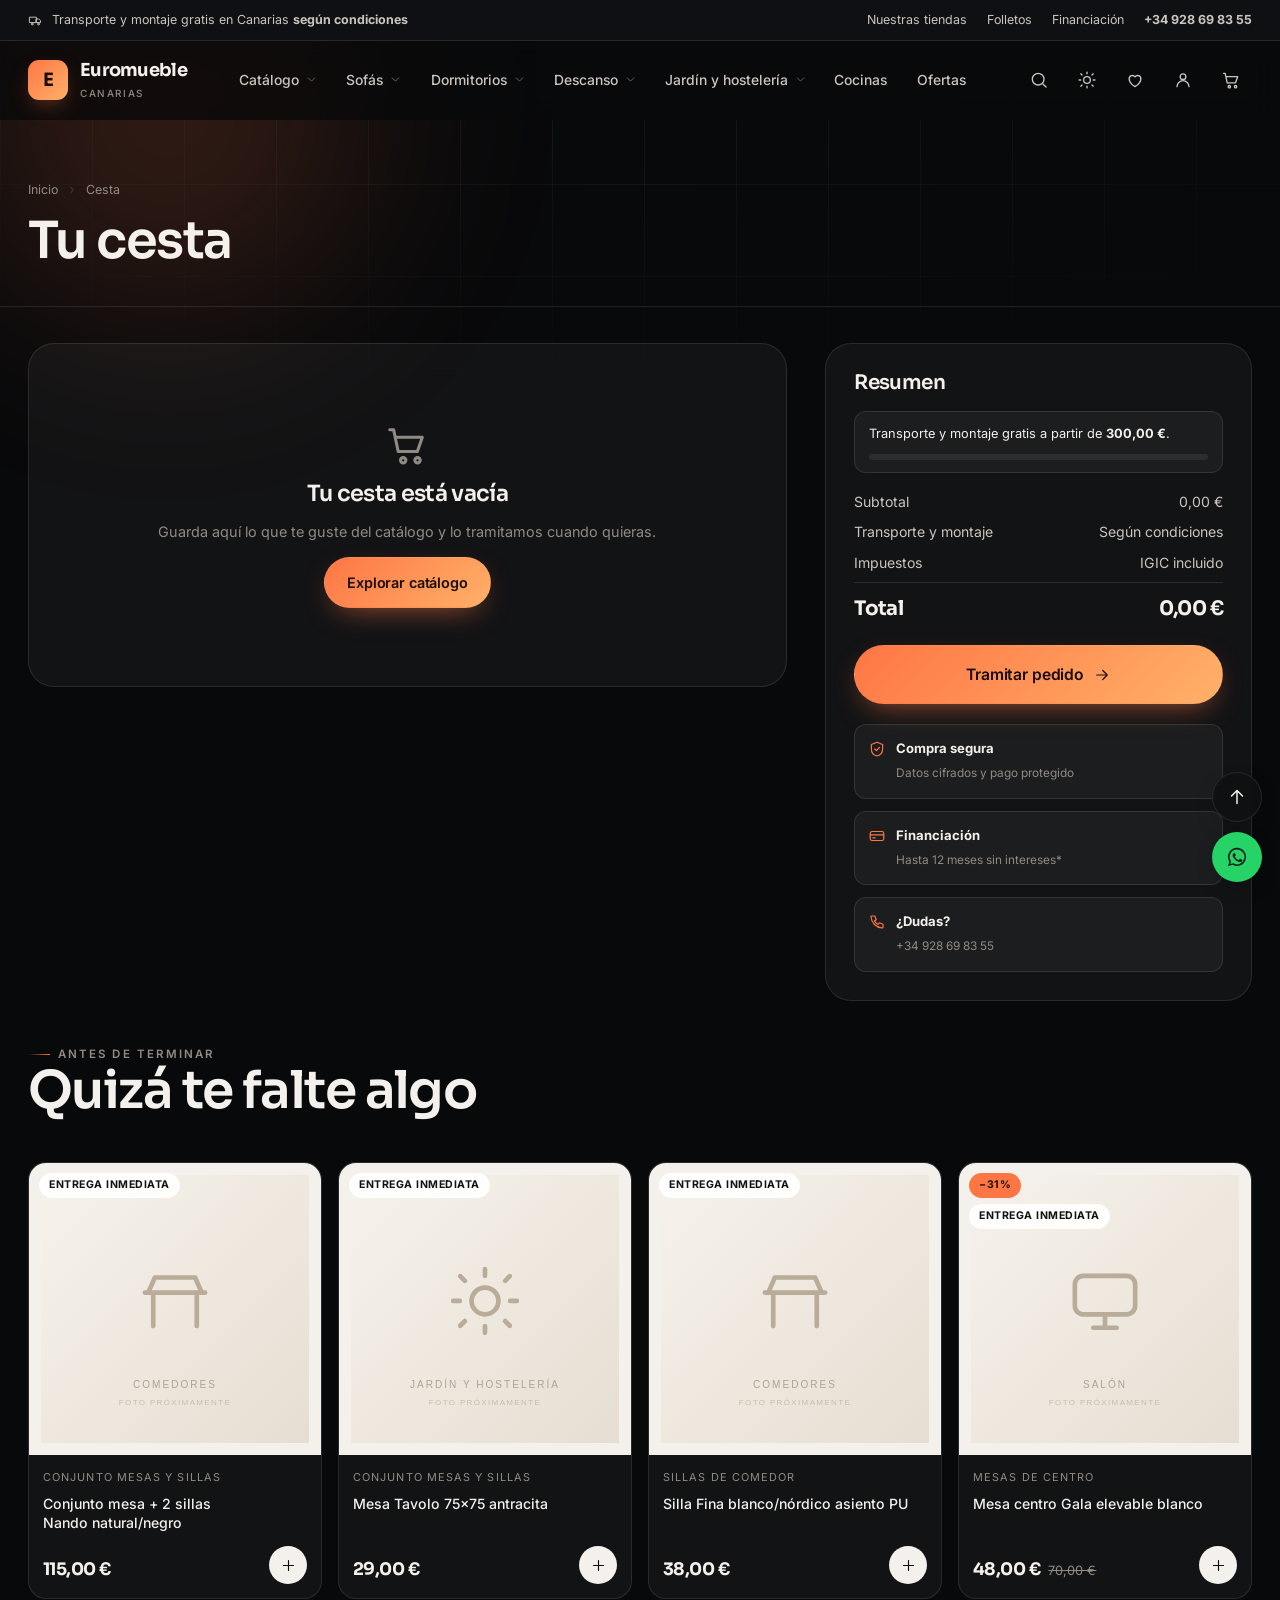
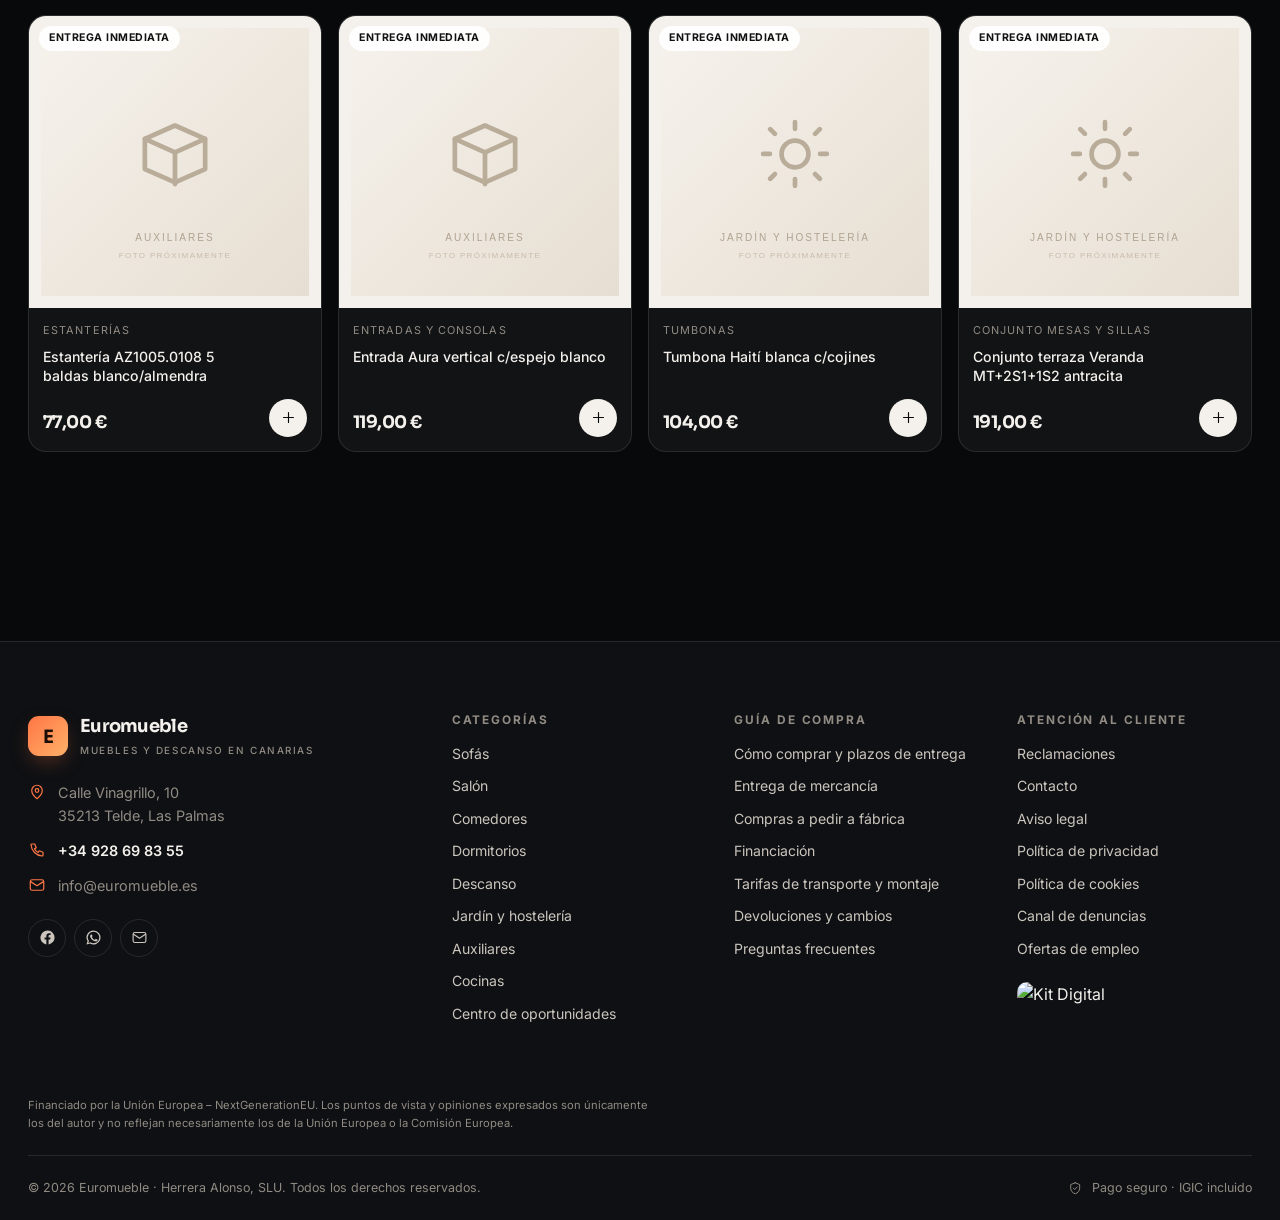
==== carrito.html @ cafdf66e "Rediseño moderno del front de Euromueble Reemplaza el front actual (tema Magento Furnicom) por una t" ====
<!doctype html>
<html lang="es" data-theme="dark">
<head>
<meta charset="utf-8">
<meta name="viewport" content="width=device-width, initial-scale=1, viewport-fit=cover">
<title>Tu cesta · Euromueble</title>
<meta name="description" content="Revisa tu cesta de Euromueble y tramita el pedido con transporte y montaje en toda Canarias.">
<meta name="robots" content="noindex">
<meta name="theme-color" content="#08090b">
<link rel="icon" href="https://euromueble.es/media/favicon/stores/1/ANAGRAMA-OK.png">
<link rel="preconnect" href="https://fonts.googleapis.com">
<link rel="preconnect" href="https://fonts.gstatic.com" crossorigin>
<link rel="preconnect" href="https://euromueble.es">
<link href="https://fonts.googleapis.com/css2?family=Inter:wght@400;500;600;700&family=Sora:wght@400;600;700&display=swap" rel="stylesheet">
<link rel="stylesheet" href="assets/css/base.css">
<link rel="stylesheet" href="assets/css/app.css">
<script>try{document.documentElement.dataset.theme=localStorage.getItem('em.theme')||'dark'}catch(e){}</script>
</head>

<body>
<a class="skip" href="#main">Saltar al contenido</a>

<div class="ambient" aria-hidden="true">
  <div class="ambient__grid"></div>
  <div class="ambient__orb ambient__orb--1"></div>
</div>

<div data-layout="header"></div>

<main id="main">
  <div class="pagehead">
    <div class="wrap">
      <nav class="crumbs" aria-label="Migas de pan">
        <a href="index.html">Inicio</a>
        <span data-icon="right"></span>
        <span>Cesta</span>
      </nav>
      <h1 style="font-size:clamp(2rem,4.5vw,3.2rem);margin-top:14px">Tu cesta</h1>
    </div>
  </div>

  <div class="wrap cartpage">
    <div class="panel">
      <div data-lines></div>
      <div class="between" style="margin-top:22px" data-actions>
        <a class="iconlink" href="catalogo.html"><span data-icon="left"></span> Seguir comprando</a>
        <button class="iconlink" data-empty><span data-icon="trash"></span> Vaciar cesta</button>
      </div>
    </div>

    <aside class="panel panel--sticky">
      <h2 style="font-size:1.25rem;margin-bottom:18px">Resumen</h2>

      <div class="ship" style="margin-bottom:18px">
        <span data-ship-msg2></span>
        <div class="ship__bar"><div class="ship__fill" data-ship-fill2></div></div>
      </div>

      <div class="totals">
        <div class="totals__row"><span>Subtotal</span><span data-sub>0,00 €</span></div>
        <div class="totals__row"><span>Transporte y montaje</span><span data-ship>Según condiciones</span></div>
        <div class="totals__row"><span>Impuestos</span><span>IGIC incluido</span></div>
        <div class="totals__row totals__row--sum"><span>Total</span><span data-total>0,00 €</span></div>
      </div>

      <button class="btn btn--primary btn--block btn--lg" style="margin-top:20px" data-checkout>
        Tramitar pedido <span data-icon="arrow"></span>
      </button>

      <div class="trust" style="margin-top:20px;grid-template-columns:1fr">
        <div class="trust__i"><span data-icon="shield"></span>
          <div><b>Compra segura</b><span>Datos cifrados y pago protegido</span></div></div>
        <div class="trust__i"><span data-icon="card"></span>
          <div><b>Financiación</b><span>Hasta 12 meses sin intereses*</span></div></div>
        <div class="trust__i"><span data-icon="phone"></span>
          <div><b>¿Dudas?</b><span data-phone-txt></span></div></div>
      </div>
    </aside>
  </div>

  <section class="section wrap" style="padding-top:0">
    <div class="section-head">
      <div>
        <span class="eyebrow">Antes de terminar</span>
        <h2>Quizá te falte algo</h2>
      </div>
      <div class="railnav">
        <button class="btn btn--icon" data-rail-prev="rail-x" aria-label="Anterior"><span data-icon="left"></span></button>
        <button class="btn btn--icon" data-rail-next="rail-x" aria-label="Siguiente"><span data-icon="right"></span></button>
      </div>
    </div>
    <div class="rail" id="rail-x" data-cross></div>
  </section>
</main>

<div data-layout="footer"></div>

<script src="assets/js/data.js"></script>
<script src="assets/js/ui.js"></script>
<script src="assets/js/store.js"></script>
<script src="assets/js/layout.js"></script>
<script src="assets/js/carrito.js"></script>
</body>
</html>
---- assets/css/base.css ----
/* =========================================================================
   Euromueble · Base
   Tokens, reset, tipografía, layout, botones y formularios.
   ========================================================================= */

/* ---------- Tokens ------------------------------------------------------ */
:root {
  /* Marca */
  --brand: #ff7645;
  --brand-soft: #ffb169;
  --brand-deep: #d9481c;
  --cyan: #5fe3dc;
  --violet: #9a7cf5;

  /* Superficies (tema oscuro por defecto) */
  --bg: #08090b;
  --bg-2: #0e1013;
  --panel: rgba(255, 255, 255, 0.045);
  --panel-2: rgba(255, 255, 255, 0.075);
  --line: rgba(255, 255, 255, 0.10);
  --line-strong: rgba(255, 255, 255, 0.20);
  --plate: #f4f1ec;           /* fondo claro bajo las fotos de producto */

  /* Texto */
  --ink: #f4f1ec;
  --ink-2: #cbc5bd;
  --muted: #918b83;
  --on-brand: #1a0d06;

  /* Efectos */
  --glow: 0 0 0 1px rgba(255, 118, 69, 0.35), 0 12px 48px -12px rgba(255, 118, 69, 0.45);
  --shadow: 0 24px 60px -24px rgba(0, 0, 0, 0.75);
  --shadow-sm: 0 8px 24px -12px rgba(0, 0, 0, 0.6);
  --blur: saturate(150%) blur(14px);

  /* Formas */
  --r-xs: 8px;
  --r-sm: 12px;
  --r: 18px;
  --r-lg: 26px;
  --r-xl: 36px;
  --r-full: 999px;

  /* Ritmo */
  --pad: clamp(16px, 4vw, 28px);
  --gap: clamp(16px, 2.4vw, 28px);
  --section: clamp(56px, 9vw, 120px);
  --maxw: 1320px;

  /* Movimiento */
  --ease: cubic-bezier(0.22, 1, 0.36, 1);
  --fast: 0.18s var(--ease);
  --mid: 0.36s var(--ease);
  --slow: 0.7s var(--ease);

  /* Tipografía */
  --font: 'Inter', ui-sans-serif, system-ui, -apple-system, 'Segoe UI', Roboto, sans-serif;
  --display: 'Sora', var(--font);
  color-scheme: dark;
}

[data-theme='light'] {
  --bg: #f7f5f1;
  --bg-2: #ffffff;
  --panel: rgba(12, 10, 8, 0.035);
  --panel-2: rgba(12, 10, 8, 0.06);
  --line: rgba(12, 10, 8, 0.11);
  --line-strong: rgba(12, 10, 8, 0.22);
  --plate: #ffffff;
  --ink: #14110e;
  --ink-2: #3d3730;
  --muted: #6d655c;
  --brand: #d9481c;
  --brand-soft: #ff7645;
  --shadow: 0 24px 60px -28px rgba(20, 14, 8, 0.35);
  --shadow-sm: 0 10px 24px -16px rgba(20, 14, 8, 0.35);
  --glow: 0 0 0 1px rgba(217, 72, 28, 0.25), 0 12px 40px -16px rgba(217, 72, 28, 0.35);
  color-scheme: light;
}

/* ---------- Reset ------------------------------------------------------- */
*, *::before, *::after { box-sizing: border-box; }
* { margin: 0; }

html {
  -webkit-text-size-adjust: 100%;
  scroll-behavior: smooth;
  scroll-padding-top: 100px;
}

body {
  min-height: 100vh;
  background: var(--bg);
  color: var(--ink);
  font-family: var(--font);
  font-size: 16px;
  line-height: 1.6;
  font-synthesis-weight: none;
  -webkit-font-smoothing: antialiased;
  text-rendering: optimizeLegibility;
  overflow-x: hidden;
}

body.is-locked { overflow: hidden; }

img, svg, video { display: block; max-width: 100%; }
img { height: auto; }

/* Tamaño por defecto de los iconos en línea: sin esto un <svg> sin
   dimensiones se renderiza a 300×150. Los componentes lo sobrescriben. */
svg { width: 1.15em; height: 1.15em; flex: none; }
button, input, select, textarea { font: inherit; color: inherit; }
button { background: none; border: 0; cursor: pointer; }
a { color: inherit; text-decoration: none; }
ul, ol { list-style: none; padding: 0; }
table { border-collapse: collapse; width: 100%; }
:focus-visible {
  outline: 2px solid var(--brand);
  outline-offset: 3px;
  border-radius: 4px;
}
::selection { background: var(--brand); color: var(--on-brand); }

/* ---------- Tipografía -------------------------------------------------- */
h1, h2, h3, h4 {
  font-family: var(--display);
  font-weight: 600;
  line-height: 1.05;
  letter-spacing: -0.03em;
  text-wrap: balance;
}
h1 { font-size: clamp(2.5rem, 7vw, 5.25rem); }
h2 { font-size: clamp(1.9rem, 4.4vw, 3.25rem); }
h3 { font-size: clamp(1.15rem, 2vw, 1.5rem); }
p { text-wrap: pretty; }

.eyebrow {
  display: inline-flex;
  align-items: center;
  gap: 8px;
  font-size: 0.72rem;
  font-weight: 600;
  letter-spacing: 0.18em;
  text-transform: uppercase;
  color: var(--muted);
}
.eyebrow::before {
  content: '';
  width: 22px;
  height: 1px;
  background: linear-gradient(90deg, transparent, var(--brand));
}

.lead { font-size: clamp(1rem, 1.5vw, 1.15rem); color: var(--ink-2); max-width: 62ch; }
.muted { color: var(--muted); }
.tnum { font-variant-numeric: tabular-nums; }

.grad-text {
  background: linear-gradient(100deg, var(--ink) 20%, var(--brand) 55%, var(--brand-soft) 85%);
  -webkit-background-clip: text;
  background-clip: text;
  color: transparent;
}

/* ---------- Layout ------------------------------------------------------ */
.wrap {
  width: min(100% - (var(--pad) * 2), var(--maxw));
  margin-inline: auto;
}
.section { padding-block: var(--section); }
.stack > * + * { margin-top: var(--flow, 1rem); }
.grid { display: grid; gap: var(--gap); }
.row { display: flex; gap: var(--gap); }
.between { display: flex; align-items: center; justify-content: space-between; gap: var(--gap); }
.center { display: flex; align-items: center; gap: 10px; }
.wrapx { flex-wrap: wrap; }

.section-head {
  display: flex;
  align-items: flex-end;
  justify-content: space-between;
  gap: var(--gap);
  flex-wrap: wrap;
  margin-bottom: clamp(24px, 4vw, 44px);
}
.section-head p { color: var(--muted); margin-top: 10px; max-width: 52ch; }

.skip {
  position: absolute;
  left: 12px;
  top: -80px;
  z-index: 999;
  padding: 12px 18px;
  background: var(--brand);
  color: var(--on-brand);
  border-radius: var(--r-xs);
  font-weight: 600;
  transition: top var(--fast);
}
.skip:focus { top: 12px; }

/* ---------- Botones ----------------------------------------------------- */
.btn {
  --btn-bg: var(--panel-2);
  --btn-ink: var(--ink);
  display: inline-flex;
  align-items: center;
  justify-content: center;
  gap: 10px;
  padding: 13px 22px;
  border-radius: var(--r-full);
  background: var(--btn-bg);
  color: var(--btn-ink);
  border: 1px solid var(--line);
  font-size: 0.9rem;
  font-weight: 600;
  letter-spacing: -0.01em;
  white-space: nowrap;
  cursor: pointer;
  transition: transform var(--fast), background var(--fast), border-color var(--fast), box-shadow var(--fast), color var(--fast);
}
.btn:hover { transform: translateY(-2px); border-color: var(--line-strong); }
.btn:active { transform: translateY(0); }
.btn svg { width: 18px; height: 18px; flex: none; }

.btn--primary {
  --btn-bg: linear-gradient(135deg, var(--brand), var(--brand-soft));
  --btn-ink: var(--on-brand);
  border-color: transparent;
  box-shadow: 0 10px 30px -12px rgba(255, 118, 69, 0.7);
}
.btn--primary:hover { box-shadow: 0 16px 40px -12px rgba(255, 118, 69, 0.85); }

.btn--ghost { --btn-bg: transparent; }
.btn--ghost:hover { --btn-bg: var(--panel); }

.btn--light {
  --btn-bg: var(--ink);
  --btn-ink: var(--bg);
  border-color: transparent;
}

.btn--sm { padding: 9px 16px; font-size: 0.82rem; }
.btn--lg { padding: 16px 30px; font-size: 0.98rem; }
.btn--block { width: 100%; }
.btn[disabled] { opacity: 0.45; pointer-events: none; }

.btn--icon {
  width: 44px;
  height: 44px;
  padding: 0;
  border-radius: var(--r-full);
}
.btn--icon svg { width: 20px; height: 20px; }

.link-arrow {
  display: inline-flex;
  align-items: center;
  gap: 8px;
  font-weight: 600;
  font-size: 0.9rem;
  color: var(--ink);
  border-bottom: 1px solid var(--line-strong);
  padding-bottom: 4px;
  transition: gap var(--fast), color var(--fast), border-color var(--fast);
}
.link-arrow:hover { gap: 14px; color: var(--brand); border-color: var(--brand); }

/* ---------- Píldoras / etiquetas --------------------------------------- */
.pill {
  display: inline-flex;
  align-items: center;
  gap: 7px;
  padding: 6px 13px;
  border-radius: var(--r-full);
  border: 1px solid var(--line);
  background: var(--panel);
  font-size: 0.74rem;
  font-weight: 600;
  letter-spacing: 0.02em;
  color: var(--ink-2);
  white-space: nowrap;
}
.pill--brand { border-color: transparent; background: var(--brand); color: var(--on-brand); }
.pill--cyan { border-color: rgba(95, 227, 220, 0.4); color: var(--cyan); background: rgba(95, 227, 220, 0.1); }
.pill--live::before {
  content: '';
  width: 6px; height: 6px;
  border-radius: 50%;
  background: var(--cyan);
  box-shadow: 0 0 0 0 rgba(95, 227, 220, 0.7);
  animation: ping 2s infinite;
}
@keyframes ping {
  0% { box-shadow: 0 0 0 0 rgba(95, 227, 220, 0.6); }
  70% { box-shadow: 0 0 0 8px rgba(95, 227, 220, 0); }
  100% { box-shadow: 0 0 0 0 rgba(95, 227, 220, 0); }
}

/* ---------- Formularios ------------------------------------------------- */
.field { display: grid; gap: 7px; }
.field > label { font-size: 0.8rem; font-weight: 600; color: var(--ink-2); }

.input,
.select {
  width: 100%;
  padding: 13px 16px;
  border-radius: var(--r-sm);
  border: 1px solid var(--line);
  background: var(--panel);
  color: var(--ink);
  font-size: 0.92rem;
  transition: border-color var(--fast), background var(--fast), box-shadow var(--fast);
  appearance: none;
}
.input::placeholder { color: var(--muted); }
.input:focus,
.select:focus {
  outline: none;
  border-color: var(--brand);
  background: var(--panel-2);
  box-shadow: 0 0 0 4px rgba(255, 118, 69, 0.15);
}
.select {
  background-image: linear-gradient(45deg, transparent 50%, currentColor 50%), linear-gradient(135deg, currentColor 50%, transparent 50%);
  background-position: calc(100% - 20px) 55%, calc(100% - 14px) 55%;
  background-size: 6px 6px, 6px 6px;
  background-repeat: no-repeat;
  padding-right: 42px;
  cursor: pointer;
}

.check {
  display: flex;
  align-items: center;
  gap: 10px;
  cursor: pointer;
  font-size: 0.88rem;
  color: var(--ink-2);
  padding: 5px 0;
  transition: color var(--fast);
}
.check:hover { color: var(--ink); }
.check input {
  appearance: none;
  width: 18px; height: 18px;
  flex: none;
  border: 1px solid var(--line-strong);
  border-radius: 5px;
  background: var(--panel);
  display: grid;
  place-content: center;
  cursor: pointer;
  transition: background var(--fast), border-color var(--fast);
}
.check input::after {
  content: '';
  width: 9px; height: 9px;
  border-radius: 2px;
  transform: scale(0);
  background: var(--on-brand);
  transition: transform var(--fast);
}
.check input:checked { background: var(--brand); border-color: var(--brand); }
.check input:checked::after { transform: scale(1); }

/* ---------- Utilidades -------------------------------------------------- */
.sr-only {
  position: absolute;
  width: 1px; height: 1px;
  padding: 0; margin: -1px;
  overflow: hidden;
  clip: rect(0 0 0 0);
  white-space: nowrap;
  border: 0;
}
.hairline { height: 1px; background: var(--line); border: 0; }
.hide { display: none !important; }
@media (max-width: 860px) { .hide-md { display: none !important; } }
@media (max-width: 620px) { .hide-sm { display: none !important; } }

/* ---------- Revelado al hacer scroll ------------------------------------ */
[data-reveal] {
  opacity: 0;
  transform: translateY(22px);
  transition: opacity 0.7s var(--ease), transform 0.7s var(--ease);
  transition-delay: var(--delay, 0ms);
}
[data-reveal].in { opacity: 1; transform: none; }

@media (prefers-reduced-motion: reduce) {
  html { scroll-behavior: auto; }
  *, *::before, *::after {
    animation-duration: 0.001ms !important;
    animation-iteration-count: 1 !important;
    transition-duration: 0.001ms !important;
  }
  [data-reveal] { opacity: 1; transform: none; }
}
---- assets/css/app.css ----
/* =========================================================================
   Euromueble · Componentes y páginas
   ========================================================================= */

/* =========================================================================
   1. Ambiente (fondo futurista)
   ========================================================================= */
.ambient {
  position: fixed;
  inset: 0;
  z-index: -1;
  pointer-events: none;
  overflow: hidden;
}
.ambient__orb {
  position: absolute;
  border-radius: 50%;
  filter: blur(90px);
  opacity: 0.5;
  animation: drift 26s var(--ease) infinite alternate;
}
.ambient__orb--1 {
  width: 46vw; height: 46vw;
  top: -14vw; left: -10vw;
  background: radial-gradient(circle, rgba(255, 118, 69, 0.5), transparent 68%);
}
.ambient__orb--2 {
  width: 40vw; height: 40vw;
  top: 32vh; right: -14vw;
  background: radial-gradient(circle, rgba(154, 124, 245, 0.34), transparent 68%);
  animation-delay: -9s;
}
.ambient__orb--3 {
  width: 34vw; height: 34vw;
  bottom: -12vw; left: 28vw;
  background: radial-gradient(circle, rgba(95, 227, 220, 0.24), transparent 68%);
  animation-delay: -16s;
}
[data-theme='light'] .ambient__orb { opacity: 0.28; }

@keyframes drift {
  from { transform: translate3d(0, 0, 0) scale(1); }
  to { transform: translate3d(4vw, 6vh, 0) scale(1.16); }
}

.ambient__grid {
  position: absolute;
  inset: 0;
  background-image:
    linear-gradient(to right, var(--line) 1px, transparent 1px),
    linear-gradient(to bottom, var(--line) 1px, transparent 1px);
  background-size: 92px 92px;
  mask-image: radial-gradient(ellipse 100% 60% at 50% 0%, #000 20%, transparent 78%);
  opacity: 0.55;
}
.ambient__noise {
  position: absolute;
  inset: 0;
  opacity: 0.035;
  background-image: url("data:image/svg+xml,%3Csvg xmlns='http://www.w3.org/2000/svg' width='160' height='160'%3E%3Cfilter id='n'%3E%3CfeTurbulence type='fractalNoise' baseFrequency='.85' numOctaves='3'/%3E%3C/filter%3E%3Crect width='160' height='160' filter='url(%23n)'/%3E%3C/svg%3E");
}

/* =========================================================================
   2. Cabecera
   ========================================================================= */
.topbar {
  position: relative;
  z-index: 60;
  border-bottom: 1px solid var(--line);
  background: var(--bg-2);
  font-size: 0.78rem;
  color: var(--ink-2);
}
.topbar__in {
  display: flex;
  align-items: center;
  justify-content: space-between;
  gap: 18px;
  height: 40px;
  white-space: nowrap;
  overflow: hidden;
}
.topbar__in > .center { min-width: 0; }
.topbar__in > .center span { overflow: hidden; text-overflow: ellipsis; }
.topbar a:hover { color: var(--brand); }
.topbar__list { display: flex; gap: 20px; align-items: center; }

.header {
  position: sticky;
  top: 0;
  z-index: 70;
  background: color-mix(in srgb, var(--bg) 78%, transparent);
  backdrop-filter: var(--blur);
  -webkit-backdrop-filter: var(--blur);
  border-bottom: 1px solid transparent;
  transition: border-color var(--mid), background var(--mid), box-shadow var(--mid);
}
.header.is-stuck {
  border-color: var(--line);
  box-shadow: 0 12px 40px -28px rgba(0, 0, 0, 0.9);
}
.header__in {
  display: grid;
  grid-template-columns: auto 1fr auto;
  align-items: center;
  gap: clamp(12px, 3vw, 40px);
  height: 78px;
  transition: height var(--mid);
}
.header.is-stuck .header__in { height: 66px; }

.brand { display: flex; align-items: center; gap: 12px; }
.brand__mark {
  width: 40px; height: 40px;
  border-radius: 11px;
  display: grid;
  place-content: center;
  background: linear-gradient(135deg, var(--brand), var(--brand-soft));
  color: var(--on-brand);
  font-family: var(--display);
  font-weight: 700;
  font-size: 1.15rem;
  letter-spacing: -0.04em;
  box-shadow: 0 8px 24px -10px rgba(255, 118, 69, 0.8);
  flex: none;
}
.brand__name {
  font-family: var(--display);
  font-weight: 700;
  font-size: 1.12rem;
  letter-spacing: -0.04em;
  line-height: 1;
}
.brand__sub {
  display: block;
  font-family: var(--font);
  font-size: 0.62rem;
  font-weight: 500;
  letter-spacing: 0.16em;
  text-transform: uppercase;
  color: var(--muted);
  margin-top: 3px;
}

/* Navegación principal */
.nav { display: flex; justify-content: center; }
.nav__list { display: flex; align-items: center; gap: 2px; }
.nav__link {
  position: relative;
  display: flex;
  align-items: center;
  gap: 6px;
  padding: 10px 14px;
  border-radius: var(--r-full);
  font-size: 0.87rem;
  font-weight: 500;
  color: var(--ink-2);
  transition: color var(--fast), background var(--fast);
  white-space: nowrap;
}
.nav__link:hover,
.nav__item.is-open .nav__link,
.nav__link[aria-current='page'] { color: var(--ink); background: var(--panel); }
.nav__link svg { width: 13px; height: 13px; opacity: 0.55; transition: transform var(--fast); }
.nav__item.is-open .nav__link svg { transform: rotate(180deg); }
@media (max-width: 1180px) { .nav { display: none; } }

/* Mega menú */
.mega {
  position: absolute;
  left: 50%;
  top: calc(100% - 6px);
  transform: translateX(-50%) translateY(-8px);
  width: min(1180px, calc(100vw - 32px));
  padding: 26px;
  border-radius: var(--r-lg);
  border: 1px solid var(--line);
  background: color-mix(in srgb, var(--bg-2) 94%, transparent);
  backdrop-filter: var(--blur);
  -webkit-backdrop-filter: var(--blur);
  box-shadow: var(--shadow);
  display: grid;
  grid-template-columns: 1.1fr 2.4fr;
  gap: 26px;
  opacity: 0;
  visibility: hidden;
  pointer-events: none;
  transition: opacity var(--mid), transform var(--mid), visibility var(--mid);
}
.nav__item.is-open .mega {
  opacity: 1;
  visibility: visible;
  pointer-events: auto;
  transform: translateX(-50%) translateY(0);
}
.mega__aside {
  border-radius: var(--r);
  padding: 22px;
  background: linear-gradient(160deg, rgba(255, 118, 69, 0.16), transparent 65%), var(--panel);
  border: 1px solid var(--line);
  display: flex;
  flex-direction: column;
  justify-content: space-between;
  gap: 18px;
}
.mega__aside h3 { font-size: 1.35rem; }
.mega__aside p { color: var(--muted); font-size: 0.88rem; margin-top: 8px; }
.mega__cols {
  display: grid;
  grid-template-columns: repeat(auto-fill, minmax(190px, 1fr));
  gap: 6px 20px;
  align-content: start;
}
.mega__link {
  display: flex;
  align-items: center;
  justify-content: space-between;
  gap: 10px;
  padding: 9px 12px;
  border-radius: var(--r-xs);
  font-size: 0.86rem;
  color: var(--ink-2);
  transition: background var(--fast), color var(--fast), padding-left var(--fast);
}
.mega__link:hover { background: var(--panel-2); color: var(--ink); padding-left: 16px; }
.mega__link span { color: var(--muted); font-size: 0.74rem; }
.mega__link svg { width: 13px; height: 13px; opacity: 0; transition: opacity var(--fast); }
.mega__link:hover svg { opacity: 0.5; }

/* Acciones de cabecera */
.header__actions { display: flex; align-items: center; gap: 6px; }
.iconbtn {
  position: relative;
  width: 42px; height: 42px;
  display: grid;
  place-content: center;
  border-radius: var(--r-full);
  border: 1px solid transparent;
  color: var(--ink-2);
  transition: color var(--fast), background var(--fast), border-color var(--fast), transform var(--fast);
}
.iconbtn:hover { color: var(--ink); background: var(--panel); border-color: var(--line); transform: translateY(-1px); }
.iconbtn svg { width: 20px; height: 20px; }
.iconbtn__count {
  position: absolute;
  top: 1px; right: 1px;
  min-width: 18px;
  height: 18px;
  padding: 0 5px;
  border-radius: var(--r-full);
  background: var(--brand);
  color: var(--on-brand);
  font-size: 0.65rem;
  font-weight: 700;
  display: grid;
  place-content: center;
  border: 2px solid var(--bg);
  transform: scale(0);
  transition: transform var(--mid);
}
.iconbtn__count.on { transform: scale(1); }

.burger { display: none; }
@media (max-width: 1180px) { .burger { display: grid; } }

/* =========================================================================
   3. Menú móvil
   ========================================================================= */
.mnav {
  position: fixed;
  inset: 0;
  z-index: 90;
  visibility: hidden;
}
.mnav.is-open { visibility: visible; }
.mnav__scrim {
  position: absolute;
  inset: 0;
  background: rgba(0, 0, 0, 0.6);
  opacity: 0;
  transition: opacity var(--mid);
}
.mnav.is-open .mnav__scrim { opacity: 1; }
.mnav__panel {
  position: absolute;
  inset: 0 0 0 auto;
  width: min(440px, 100%);
  background: var(--bg-2);
  border-left: 1px solid var(--line);
  display: flex;
  flex-direction: column;
  transform: translateX(100%);
  transition: transform var(--mid);
}
.mnav.is-open .mnav__panel { transform: none; }
.mnav__head {
  display: flex;
  align-items: center;
  justify-content: space-between;
  padding: 18px var(--pad);
  border-bottom: 1px solid var(--line);
}
.mnav__body { flex: 1; overflow-y: auto; padding: 12px var(--pad) 28px; }
.mnav__foot { padding: 18px var(--pad); border-top: 1px solid var(--line); display: grid; gap: 10px; }

.acc__head {
  width: 100%;
  display: flex;
  align-items: center;
  justify-content: space-between;
  gap: 12px;
  padding: 15px 0;
  border-bottom: 1px solid var(--line);
  font-family: var(--display);
  font-size: 1rem;
  font-weight: 600;
  text-align: left;
}
.acc__head svg { width: 16px; height: 16px; color: var(--muted); transition: transform var(--fast); }
.acc.is-open .acc__head svg { transform: rotate(45deg); color: var(--brand); }
.acc__body { display: grid; overflow: hidden; grid-template-rows: 0fr; transition: grid-template-rows var(--mid); }
.acc.is-open .acc__body { grid-template-rows: 1fr; }
.acc__inner { overflow: hidden; }
.acc__inner a {
  display: block;
  padding: 11px 0 11px 14px;
  font-size: 0.9rem;
  color: var(--ink-2);
  border-left: 1px solid var(--line);
  margin-left: 4px;
}
.acc__inner a:hover { color: var(--brand); border-color: var(--brand); }

/* =========================================================================
   4. Buscador
   ========================================================================= */
.search {
  position: fixed;
  inset: 0;
  z-index: 95;
  display: grid;
  place-items: start center;
  padding: clamp(60px, 12vh, 140px) var(--pad) var(--pad);
  visibility: hidden;
}
.search.is-open { visibility: visible; }
.search__scrim {
  position: absolute;
  inset: 0;
  background: rgba(4, 5, 6, 0.72);
  backdrop-filter: blur(6px);
  opacity: 0;
  transition: opacity var(--mid);
}
.search.is-open .search__scrim { opacity: 1; }
.search__panel {
  position: relative;
  width: min(720px, 100%);
  border-radius: var(--r-lg);
  border: 1px solid var(--line);
  background: var(--bg-2);
  box-shadow: var(--shadow);
  overflow: hidden;
  transform: translateY(-14px) scale(0.98);
  opacity: 0;
  transition: transform var(--mid), opacity var(--mid);
}
.search.is-open .search__panel { transform: none; opacity: 1; }
.search__bar {
  display: flex;
  align-items: center;
  gap: 12px;
  padding: 18px 20px;
  border-bottom: 1px solid var(--line);
}
.search__bar svg { width: 20px; height: 20px; color: var(--muted); flex: none; }
.search__input {
  flex: 1;
  border: 0;
  background: none;
  font-size: 1.05rem;
  outline: none;
}
.search__input::placeholder { color: var(--muted); }
.search__input::-webkit-search-cancel-button { -webkit-appearance: none; appearance: none; }
.search__kbd {
  padding: 4px 9px;
  border-radius: 6px;
  border: 1px solid var(--line);
  background: var(--panel);
  font-size: 0.68rem;
  color: var(--muted);
  font-weight: 600;
}
.search__results { max-height: min(460px, 52vh); overflow-y: auto; padding: 10px; }
.search__hint { padding: 26px 20px; text-align: center; color: var(--muted); font-size: 0.88rem; }
.search__tags { display: flex; flex-wrap: wrap; gap: 8px; justify-content: center; margin-top: 14px; }

.sres {
  display: flex;
  align-items: center;
  gap: 14px;
  padding: 10px;
  border-radius: var(--r-sm);
  transition: background var(--fast);
}
.sres:hover, .sres:focus-visible { background: var(--panel-2); }
.sres__img {
  width: 56px; height: 56px;
  border-radius: var(--r-xs);
  background: var(--plate);
  object-fit: contain;
  padding: 5px;
  flex: none;
}
.sres__t { font-size: 0.9rem; font-weight: 500; line-height: 1.35; }
.sres__m { font-size: 0.76rem; color: var(--muted); margin-top: 3px; }
.sres__p { margin-left: auto; font-weight: 700; font-size: 0.92rem; white-space: nowrap; }

/* =========================================================================
   5. Hero
   ========================================================================= */
.hero { position: relative; padding-block: clamp(40px, 7vw, 84px) var(--section); }
.hero__grid {
  display: grid;
  grid-template-columns: 1.05fr 0.95fr;
  gap: clamp(28px, 5vw, 64px);
  align-items: center;
}
@media (max-width: 980px) { .hero__grid { grid-template-columns: 1fr; } }

.hero h1 { margin-block: 20px 22px; }
.hero h1 em { font-style: normal; display: block; }
.hero__cta { display: flex; gap: 12px; flex-wrap: wrap; margin-top: 30px; }
.hero__stats {
  display: grid;
  grid-template-columns: repeat(3, auto);
  gap: clamp(20px, 4vw, 48px);
  margin-top: 44px;
  padding-top: 28px;
  border-top: 1px solid var(--line);
  justify-content: start;
}
.hero__stat b {
  display: block;
  font-family: var(--display);
  font-size: clamp(1.5rem, 3vw, 2.1rem);
  font-weight: 700;
  letter-spacing: -0.04em;
  line-height: 1;
}
.hero__stat span { font-size: 0.78rem; color: var(--muted); }

.hero__visual { position: relative; }
.hero__frame {
  position: relative;
  aspect-ratio: 4 / 4.4;
  border-radius: var(--r-xl);
  overflow: hidden;
  border: 1px solid var(--line);
  background:
    radial-gradient(120% 90% at 20% 10%, rgba(255, 118, 69, 0.22), transparent 60%),
    linear-gradient(160deg, var(--panel-2), var(--panel));
  box-shadow: var(--shadow);
}
.hero__frame img { width: 100%; height: 100%; object-fit: cover; }
.hero__frame::after {
  content: '';
  position: absolute;
  inset: 0;
  background: linear-gradient(to top, rgba(0, 0, 0, 0.55), transparent 45%);
  pointer-events: none;
}
.hero__badge {
  position: absolute;
  z-index: 2;
  padding: 14px 18px;
  border-radius: var(--r);
  border: 1px solid var(--line);
  background: color-mix(in srgb, var(--bg-2) 82%, transparent);
  backdrop-filter: var(--blur);
  -webkit-backdrop-filter: var(--blur);
  box-shadow: var(--shadow-sm);
  animation: float 7s var(--ease) infinite alternate;
}
.hero__badge--tl { top: 22px; left: -18px; }
.hero__badge--br { bottom: 26px; right: -14px; animation-delay: -3s; }
.hero__badge b { display: block; font-family: var(--display); font-size: 1.05rem; letter-spacing: -0.03em; }
.hero__badge span { font-size: 0.74rem; color: var(--muted); }
@media (max-width: 560px) {
  .hero__badge--tl { left: 10px; }
  .hero__badge--br { right: 10px; }
}
@keyframes float {
  from { transform: translateY(0); }
  to { transform: translateY(-12px); }
}

/* Ticker */
.ticker {
  position: relative;
  border-block: 1px solid var(--line);
  background: var(--panel);
  overflow: hidden;
  padding-block: 14px;
  mask-image: linear-gradient(90deg, transparent, #000 8%, #000 92%, transparent);
}
.ticker__track { display: flex; gap: 44px; width: max-content; animation: slide 34s linear infinite; }
.ticker:hover .ticker__track { animation-play-state: paused; }
.ticker__item {
  display: flex;
  align-items: center;
  gap: 10px;
  font-size: 0.82rem;
  font-weight: 600;
  letter-spacing: 0.06em;
  text-transform: uppercase;
  color: var(--ink-2);
  white-space: nowrap;
}
.ticker__item svg { width: 16px; height: 16px; color: var(--brand); }
@keyframes slide { to { transform: translateX(-50%); } }

/* =========================================================================
   6. Bento de categorías
   ========================================================================= */
.bento {
  display: grid;
  grid-template-columns: repeat(4, 1fr);
  gap: 14px;
}
@media (max-width: 900px) { .bento { grid-template-columns: repeat(2, 1fr); } }
@media (max-width: 520px) { .bento { grid-template-columns: 1fr; } }

.tile {
  position: relative;
  display: flex;
  flex-direction: column;
  justify-content: flex-end;
  min-height: 180px;
  padding: 22px;
  border-radius: var(--r-lg);
  border: 1px solid var(--line);
  background: var(--panel);
  overflow: hidden;
  isolation: isolate;
  transition: transform var(--mid), border-color var(--mid), box-shadow var(--mid);
}
.tile:hover { transform: translateY(-4px); border-color: var(--line-strong); box-shadow: var(--shadow-sm); }
.tile::before {
  content: '';
  position: absolute;
  inset: auto -30% -60% auto;
  width: 260px; height: 260px;
  border-radius: 50%;
  background: radial-gradient(circle, rgba(255, 118, 69, 0.28), transparent 70%);
  opacity: 0;
  transition: opacity var(--mid);
  z-index: -1;
}
.tile:hover::before { opacity: 1; }
.tile--xl { grid-column: span 2; grid-row: span 2; min-height: 380px; }
.tile--w { grid-column: span 2; }
@media (max-width: 520px) { .tile--xl, .tile--w { grid-column: span 1; grid-row: auto; min-height: 220px; } }

.tile__icon {
  position: absolute;
  top: 20px; left: 20px;
  width: 42px; height: 42px;
  display: grid;
  place-content: center;
  border-radius: 12px;
  border: 1px solid var(--line);
  background: var(--panel-2);
  color: var(--brand);
}
.tile__icon svg { width: 21px; height: 21px; }
.tile h3 { font-size: clamp(1.05rem, 1.7vw, 1.5rem); }
.tile p { font-size: 0.82rem; color: var(--muted); margin-top: 6px; }
.tile__go {
  position: absolute;
  top: 20px; right: 20px;
  width: 34px; height: 34px;
  display: grid;
  place-content: center;
  border-radius: 50%;
  border: 1px solid var(--line);
  color: var(--ink-2);
  transition: background var(--fast), color var(--fast), transform var(--fast);
}
.tile:hover .tile__go { background: var(--brand); color: var(--on-brand); border-color: transparent; transform: rotate(-45deg); }
.tile__go svg { width: 16px; height: 16px; }
.tile__img {
  position: absolute;
  inset: 0;
  z-index: -2;
  opacity: 0.5;
  object-fit: cover;
  width: 100%; height: 100%;
  transition: transform var(--slow), opacity var(--mid);
}
.tile:hover .tile__img { transform: scale(1.06); opacity: 0.65; }
.tile--img::after {
  content: '';
  position: absolute;
  inset: 0;
  z-index: -1;
  background: linear-gradient(to top, rgba(0, 0, 0, 0.85), rgba(0, 0, 0, 0.25));
}
.tile--img h3, .tile--img p { color: #fff; }

/* =========================================================================
   7. Tarjeta de producto + carrusel
   ========================================================================= */
.rail {
  display: grid;
  grid-auto-flow: column;
  grid-auto-columns: minmax(230px, 1fr);
  gap: 16px;
  overflow-x: auto;
  scroll-snap-type: x mandatory;
  padding-bottom: 10px;
  scrollbar-width: none;
}
.rail::-webkit-scrollbar { display: none; }
.rail > * { scroll-snap-align: start; }
@media (min-width: 1100px) { .rail { grid-auto-columns: minmax(0, 1fr); grid-template-columns: repeat(4, 1fr); grid-auto-flow: row; overflow: visible; } }

.railnav { display: flex; gap: 8px; }
@media (min-width: 1100px) { .railnav { display: none; } }

.pgrid {
  display: grid;
  grid-template-columns: repeat(auto-fill, minmax(230px, 1fr));
  gap: 16px;
}
@media (max-width: 520px) { .pgrid { grid-template-columns: repeat(2, 1fr); gap: 10px; } }

.pcard {
  position: relative;
  display: flex;
  flex-direction: column;
  border-radius: var(--r);
  border: 1px solid var(--line);
  background: var(--panel);
  overflow: hidden;
  transition: transform var(--mid), border-color var(--mid), box-shadow var(--mid);
}
.pcard:hover { transform: translateY(-5px); border-color: var(--line-strong); box-shadow: var(--shadow-sm); }
.pcard__media {
  position: relative;
  display: block;
  aspect-ratio: 1;
  background: var(--plate);
  overflow: hidden;
}
.pcard__media img {
  width: 100%; height: 100%;
  object-fit: contain;
  padding: 12px;
  transition: transform var(--slow);
  mix-blend-mode: multiply;
}
[data-theme='dark'] .pcard__media img { mix-blend-mode: normal; }
.pcard:hover .pcard__media img { transform: scale(1.06); }

.pcard__flags { position: absolute; top: 10px; left: 10px; display: grid; gap: 6px; justify-items: start; z-index: 2; }
.flag {
  padding: 4px 10px;
  border-radius: var(--r-full);
  font-size: 0.66rem;
  font-weight: 700;
  letter-spacing: 0.05em;
  text-transform: uppercase;
  background: rgba(10, 10, 10, 0.82);
  color: #fff;
  backdrop-filter: blur(4px);
}
.flag--off { background: var(--brand); color: var(--on-brand); }
.flag--new { background: var(--cyan); color: #06201f; }
.flag--fast { background: rgba(255, 255, 255, 0.92); color: #111; }

.pcard__wish {
  position: absolute;
  top: 10px; right: 10px;
  z-index: 2;
  width: 34px; height: 34px;
  display: grid;
  place-content: center;
  border-radius: 50%;
  background: rgba(255, 255, 255, 0.9);
  color: #3a332c;
  opacity: 0;
  transform: translateY(-6px);
  transition: opacity var(--fast), transform var(--fast), color var(--fast), background var(--fast);
}
.pcard:hover .pcard__wish, .pcard__wish.on, .pcard__wish:focus-visible { opacity: 1; transform: none; }
.pcard__wish:hover { background: #fff; }
.pcard__wish.on { color: var(--brand-deep); }
.pcard__wish svg { width: 17px; height: 17px; }
.pcard__wish.on svg { fill: currentColor; }

.pcard__body { display: flex; flex-direction: column; gap: 7px; padding: 14px; flex: 1; }
.pcard__cat { font-size: 0.68rem; letter-spacing: 0.1em; text-transform: uppercase; color: var(--muted); }
.pcard__title {
  font-family: var(--font);
  font-size: 0.88rem;
  font-weight: 500;
  line-height: 1.4;
  letter-spacing: 0;
  display: -webkit-box;
  -webkit-line-clamp: 2;
  -webkit-box-orient: vertical;
  overflow: hidden;
}
.pcard__title a::after { content: ''; position: absolute; inset: 0; z-index: 1; }
.pcard__foot { margin-top: auto; display: flex; align-items: flex-end; justify-content: space-between; gap: 10px; padding-top: 6px; }

.price { display: flex; align-items: baseline; gap: 8px; flex-wrap: wrap; }
.price b {
  font-family: var(--display);
  font-size: 1.08rem;
  font-weight: 700;
  letter-spacing: -0.03em;
}
.price s { font-size: 0.8rem; color: var(--muted); }
.price--lg b { font-size: clamp(1.8rem, 3.4vw, 2.5rem); }

.pcard__add {
  position: relative;
  z-index: 2;
  width: 38px; height: 38px;
  border-radius: 50%;
  display: grid;
  place-content: center;
  background: var(--ink);
  color: var(--bg);
  flex: none;
  transition: transform var(--fast), background var(--fast), color var(--fast);
}
.pcard__add:hover { background: var(--brand); color: var(--on-brand); transform: scale(1.08); }
.pcard__add svg { width: 17px; height: 17px; }
.pcard__add[disabled] { background: var(--panel-2); color: var(--muted); }
.pcard__out { font-size: 0.72rem; color: var(--muted); }

/* =========================================================================
   8. Bloques editoriales
   ========================================================================= */
.split {
  display: grid;
  grid-template-columns: repeat(auto-fit, minmax(300px, 1fr));
  gap: 14px;
}
.promo {
  position: relative;
  display: flex;
  flex-direction: column;
  justify-content: flex-end;
  min-height: 340px;
  padding: clamp(22px, 3vw, 38px);
  border-radius: var(--r-lg);
  overflow: hidden;
  border: 1px solid var(--line);
  isolation: isolate;
  color: #fff;
}
.promo img {
  position: absolute;
  inset: 0;
  z-index: -2;
  width: 100%; height: 100%;
  object-fit: cover;
  transition: transform var(--slow);
}
.promo:hover img { transform: scale(1.05); }
.promo::after {
  content: '';
  position: absolute;
  inset: 0;
  z-index: -1;
  background: linear-gradient(to top, rgba(0, 0, 0, 0.88) 5%, rgba(0, 0, 0, 0.25) 60%, transparent);
}
.promo h3 { font-size: clamp(1.4rem, 3vw, 2.2rem); }
.promo p { color: rgba(255, 255, 255, 0.78); margin-top: 8px; max-width: 42ch; font-size: 0.92rem; }
.promo .btn { margin-top: 20px; align-self: flex-start; }
.promo--tall { min-height: 460px; }

.banner {
  display: block;
  border-radius: var(--r-lg);
  overflow: hidden;
  border: 1px solid var(--line);
  background: var(--panel);
}
.banner img { width: 100%; transition: transform var(--slow); }
.banner:hover img { transform: scale(1.02); }

/* Servicios */
.services {
  display: grid;
  grid-template-columns: repeat(auto-fit, minmax(230px, 1fr));
  gap: 1px;
  background: var(--line);
  border: 1px solid var(--line);
  border-radius: var(--r-lg);
  overflow: hidden;
}
.service {
  padding: clamp(22px, 3vw, 34px);
  background: var(--bg);
  transition: background var(--mid);
}
.service:hover { background: var(--bg-2); }
.service__icon {
  width: 44px; height: 44px;
  border-radius: 12px;
  display: grid;
  place-content: center;
  background: linear-gradient(135deg, rgba(255, 118, 69, 0.18), transparent);
  border: 1px solid var(--line);
  color: var(--brand);
  margin-bottom: 16px;
}
.service__icon svg { width: 22px; height: 22px; }
.service h3 { font-size: 1.02rem; }
.service p { font-size: 0.86rem; color: var(--muted); margin-top: 7px; }

/* Tienda / mapa */
.storecard {
  display: grid;
  grid-template-columns: 1.1fr 1fr;
  gap: 0;
  border-radius: var(--r-lg);
  border: 1px solid var(--line);
  overflow: hidden;
  background: var(--panel);
}
@media (max-width: 800px) { .storecard { grid-template-columns: 1fr; } }
.storecard__body { padding: clamp(24px, 4vw, 44px); display: grid; align-content: center; gap: 18px; }
.storecard__img { position: relative; min-height: 260px; }
.storecard__img img { position: absolute; inset: 0; width: 100%; height: 100%; object-fit: cover; }
.dl { display: grid; gap: 12px; }
.dl__row { display: flex; gap: 12px; align-items: flex-start; font-size: 0.9rem; }
.dl__row svg { width: 18px; height: 18px; color: var(--brand); flex: none; margin-top: 2px; }
.dl__row span { color: var(--muted); }
.dl__row b { font-weight: 600; }

/* Newsletter */
.news {
  position: relative;
  border-radius: var(--r-xl);
  border: 1px solid var(--line);
  padding: clamp(30px, 6vw, 66px);
  overflow: hidden;
  background:
    radial-gradient(120% 130% at 12% 0%, rgba(255, 118, 69, 0.2), transparent 55%),
    radial-gradient(100% 120% at 92% 100%, rgba(154, 124, 245, 0.18), transparent 55%),
    var(--bg-2);
  text-align: center;
}
.news form {
  display: flex;
  gap: 10px;
  max-width: 500px;
  margin: 26px auto 0;
  flex-wrap: wrap;
}
.news form .input { flex: 1; min-width: 200px; }
.news__note { font-size: 0.76rem; color: var(--muted); margin-top: 14px; }

/* =========================================================================
   9. Pie
   ========================================================================= */
.footer {
  margin-top: clamp(36px, 5vw, 72px);
  border-top: 1px solid var(--line);
  background: var(--bg-2);
}
.footer__grid {
  display: grid;
  grid-template-columns: 1.6fr repeat(3, 1fr);
  gap: clamp(24px, 4vw, 48px);
  padding-block: clamp(40px, 6vw, 72px);
}
@media (max-width: 940px) { .footer__grid { grid-template-columns: 1fr 1fr; } }
@media (max-width: 560px) { .footer__grid { grid-template-columns: 1fr; } }
.footer h4 {
  font-family: var(--font);
  font-size: 0.74rem;
  font-weight: 700;
  letter-spacing: 0.16em;
  text-transform: uppercase;
  color: var(--muted);
  margin-bottom: 16px;
}
.footer__links { display: grid; gap: 10px; }
.footer__links a { font-size: 0.88rem; color: var(--ink-2); transition: color var(--fast), padding-left var(--fast); }
.footer__links a:hover { color: var(--brand); padding-left: 5px; }
.footer__bottom {
  border-top: 1px solid var(--line);
  padding-block: 22px;
  display: flex;
  align-items: center;
  justify-content: space-between;
  gap: 16px;
  flex-wrap: wrap;
  font-size: 0.78rem;
  color: var(--muted);
}
.social { display: flex; gap: 8px; }
.social a {
  width: 38px; height: 38px;
  border-radius: 50%;
  border: 1px solid var(--line);
  display: grid;
  place-content: center;
  color: var(--ink-2);
  transition: background var(--fast), color var(--fast), transform var(--fast);
}
.social a:hover { background: var(--brand); color: var(--on-brand); border-color: transparent; transform: translateY(-2px); }
.social svg { width: 17px; height: 17px; }
.eu-note {
  font-size: 0.7rem;
  color: var(--muted);
  line-height: 1.6;
  max-width: 90ch;
  padding-bottom: 22px;
}

/* Acciones flotantes */
.fab {
  position: fixed;
  right: 18px;
  bottom: 18px;
  z-index: 50;
  display: grid;
  gap: 10px;
}
.fab a, .fab button {
  width: 50px; height: 50px;
  border-radius: 50%;
  display: grid;
  place-content: center;
  border: 1px solid var(--line);
  background: color-mix(in srgb, var(--bg-2) 88%, transparent);
  backdrop-filter: var(--blur);
  color: var(--ink);
  box-shadow: var(--shadow-sm);
  transition: transform var(--fast), background var(--fast), color var(--fast);
}
.fab a:hover, .fab button:hover { transform: translateY(-3px) scale(1.05); }
.fab .wa { background: #25d366; color: #06251a; border-color: transparent; }
.fab svg { width: 22px; height: 22px; }
.fab__top { opacity: 0; pointer-events: none; transition: opacity var(--mid); }
.fab__top.on { opacity: 1; pointer-events: auto; }

/* =========================================================================
   10. Carrito lateral
   ========================================================================= */
.drawer { position: fixed; inset: 0; z-index: 100; visibility: hidden; }
.drawer.is-open { visibility: visible; }
.drawer__scrim {
  position: absolute;
  inset: 0;
  background: rgba(0, 0, 0, 0.62);
  opacity: 0;
  transition: opacity var(--mid);
}
.drawer.is-open .drawer__scrim { opacity: 1; }
.drawer__panel {
  position: absolute;
  inset: 0 0 0 auto;
  width: min(440px, 100%);
  display: flex;
  flex-direction: column;
  background: var(--bg-2);
  border-left: 1px solid var(--line);
  transform: translateX(100%);
  transition: transform var(--mid);
}
.drawer.is-open .drawer__panel { transform: none; }
.drawer__head {
  display: flex;
  align-items: center;
  justify-content: space-between;
  padding: 20px var(--pad);
  border-bottom: 1px solid var(--line);
}
.drawer__head h2 { font-size: 1.15rem; }
.drawer__body { flex: 1; overflow-y: auto; padding: var(--pad); }
.drawer__foot { border-top: 1px solid var(--line); padding: var(--pad); display: grid; gap: 14px; }

.ship {
  padding: 12px 14px;
  border-radius: var(--r-sm);
  border: 1px solid var(--line);
  background: var(--panel);
  font-size: 0.8rem;
}
.ship__bar { height: 6px; border-radius: var(--r-full); background: var(--panel-2); margin-top: 9px; overflow: hidden; }
.ship__fill {
  height: 100%;
  border-radius: inherit;
  background: linear-gradient(90deg, var(--brand), var(--brand-soft));
  width: 0;
  transition: width var(--slow);
}

.citem { display: flex; gap: 14px; padding: 14px 0; border-bottom: 1px solid var(--line); }
.citem__img {
  width: 78px; height: 78px;
  border-radius: var(--r-xs);
  background: var(--plate);
  object-fit: contain;
  padding: 6px;
  flex: none;
}
.citem__body { flex: 1; min-width: 0; display: grid; gap: 6px; align-content: start; }
.citem__t { font-size: 0.86rem; font-weight: 500; line-height: 1.35; }
.citem__p { font-weight: 700; font-size: 0.92rem; }
.citem__foot { display: flex; align-items: center; justify-content: space-between; gap: 10px; margin-top: 2px; }

.qty {
  display: inline-flex;
  align-items: center;
  border: 1px solid var(--line);
  border-radius: var(--r-full);
  overflow: hidden;
}
.qty button {
  width: 30px; height: 30px;
  display: grid;
  place-content: center;
  color: var(--ink-2);
  transition: background var(--fast), color var(--fast);
}
.qty button:hover { background: var(--panel-2); color: var(--ink); }
.qty span { min-width: 26px; text-align: center; font-size: 0.85rem; font-weight: 600; }
.qty svg { width: 13px; height: 13px; }

.iconlink {
  font-size: 0.76rem;
  color: var(--muted);
  display: inline-flex;
  align-items: center;
  gap: 5px;
  transition: color var(--fast);
}
.iconlink:hover { color: var(--brand); }
.iconlink svg { width: 13px; height: 13px; }

.totals { display: grid; gap: 8px; font-size: 0.88rem; }
.totals__row { display: flex; justify-content: space-between; color: var(--ink-2); }
.totals__row--sum {
  font-family: var(--display);
  font-size: 1.25rem;
  font-weight: 700;
  color: var(--ink);
  letter-spacing: -0.03em;
  padding-top: 10px;
  border-top: 1px solid var(--line);
}

.empty { text-align: center; padding: 50px 20px; display: grid; gap: 14px; justify-items: center; }
.empty svg { width: 46px; height: 46px; color: var(--muted); }
.empty p { color: var(--muted); font-size: 0.9rem; }

/* =========================================================================
   11. Avisos (toast)
   ========================================================================= */
.toasts {
  position: fixed;
  left: 50%;
  bottom: 24px;
  transform: translateX(-50%);
  z-index: 200;
  display: grid;
  gap: 10px;
  width: min(400px, calc(100vw - 32px));
}
.toast {
  display: flex;
  align-items: center;
  gap: 12px;
  padding: 13px 16px;
  border-radius: var(--r-sm);
  border: 1px solid var(--line);
  background: color-mix(in srgb, var(--bg-2) 92%, transparent);
  backdrop-filter: var(--blur);
  box-shadow: var(--shadow);
  font-size: 0.86rem;
  animation: toastIn 0.4s var(--ease);
}
.toast.out { animation: toastOut 0.3s var(--ease) forwards; }
.toast svg { width: 18px; height: 18px; color: var(--brand); flex: none; }
@keyframes toastIn { from { opacity: 0; transform: translateY(16px); } }
@keyframes toastOut { to { opacity: 0; transform: translateY(10px); } }

/* =========================================================================
   12. Página de catálogo
   ========================================================================= */
.pagehead {
  padding-block: clamp(30px, 5vw, 60px) clamp(24px, 3vw, 40px);
  border-bottom: 1px solid var(--line);
}
.crumbs { display: flex; gap: 8px; align-items: center; font-size: 0.78rem; color: var(--muted); flex-wrap: wrap; }
.crumbs a:hover { color: var(--brand); }
.crumbs svg { width: 12px; height: 12px; opacity: 0.5; }

.shop { display: grid; grid-template-columns: 264px 1fr; gap: clamp(20px, 3vw, 40px); align-items: start; padding-block: 32px; }
@media (max-width: 940px) { .shop { grid-template-columns: 1fr; } }

.filters {
  position: sticky;
  top: 96px;
  display: grid;
  gap: 8px;
  max-height: calc(100vh - 120px);
  overflow-y: auto;
  padding-right: 4px;
}
@media (max-width: 940px) {
  .filters {
    position: fixed;
    inset: 0 0 0 auto;
    z-index: 96;
    width: min(360px, 100%);
    max-height: none;
    background: var(--bg-2);
    border-left: 1px solid var(--line);
    padding: var(--pad);
    overflow-y: auto;
    transform: translateX(100%);
    transition: transform var(--mid);
    align-content: start;
  }
  .filters.is-open { transform: none; }
}
.fgroup { border-bottom: 1px solid var(--line); padding-bottom: 14px; margin-bottom: 6px; }
.fgroup > h3 {
  font-family: var(--font);
  font-size: 0.74rem;
  font-weight: 700;
  letter-spacing: 0.14em;
  text-transform: uppercase;
  color: var(--muted);
  margin-bottom: 12px;
}
.fgroup__list { display: grid; gap: 2px; max-height: 230px; overflow-y: auto; }

.range { display: grid; gap: 12px; }
.range__vals { display: flex; justify-content: space-between; font-size: 0.82rem; font-weight: 600; }
.range input[type='range'] {
  -webkit-appearance: none;
  appearance: none;
  width: 100%;
  height: 4px;
  border-radius: var(--r-full);
  background: var(--panel-2);
  outline: none;
}
.range input[type='range']::-webkit-slider-thumb {
  -webkit-appearance: none;
  width: 18px; height: 18px;
  border-radius: 50%;
  background: var(--brand);
  cursor: pointer;
  border: 2px solid var(--bg);
  box-shadow: 0 2px 8px rgba(0, 0, 0, 0.4);
}
.range input[type='range']::-moz-range-thumb {
  width: 16px; height: 16px;
  border-radius: 50%;
  background: var(--brand);
  cursor: pointer;
  border: 2px solid var(--bg);
}

.toolbar {
  display: flex;
  align-items: center;
  justify-content: space-between;
  gap: 14px;
  flex-wrap: wrap;
  padding-bottom: 20px;
  margin-bottom: 20px;
  border-bottom: 1px solid var(--line);
}
.chips { display: flex; gap: 8px; flex-wrap: wrap; margin-bottom: 18px; }
.chip {
  display: inline-flex;
  align-items: center;
  gap: 7px;
  padding: 6px 8px 6px 13px;
  border-radius: var(--r-full);
  border: 1px solid var(--line);
  background: var(--panel);
  font-size: 0.78rem;
}
.chip button {
  width: 18px; height: 18px;
  border-radius: 50%;
  display: grid;
  place-content: center;
  background: var(--panel-2);
  color: var(--muted);
  transition: background var(--fast), color var(--fast);
}
.chip button:hover { background: var(--brand); color: var(--on-brand); }
.chip svg { width: 10px; height: 10px; }

/* =========================================================================
   13. Ficha de producto
   ========================================================================= */
.pdp { display: grid; grid-template-columns: 1.05fr 0.95fr; gap: clamp(24px, 4vw, 60px); padding-block: 36px; align-items: start; }
@media (max-width: 900px) { .pdp { grid-template-columns: 1fr; } }

.gallery { display: grid; gap: 12px; position: sticky; top: 96px; }
@media (max-width: 900px) { .gallery { position: static; } }
.gallery__main {
  position: relative;
  aspect-ratio: 1;
  border-radius: var(--r-lg);
  border: 1px solid var(--line);
  background: var(--plate);
  overflow: hidden;
}
.gallery__main img { width: 100%; height: 100%; object-fit: contain; padding: 26px; }
.gallery__thumbs { display: grid; grid-template-columns: repeat(4, 1fr); gap: 10px; }
.gallery__thumb {
  aspect-ratio: 1;
  border-radius: var(--r-sm);
  border: 1px solid var(--line);
  background: var(--plate);
  overflow: hidden;
  transition: border-color var(--fast);
}
.gallery__thumb.on { border-color: var(--brand); }
.gallery__thumb img { width: 100%; height: 100%; object-fit: contain; padding: 8px; }

.pdp__info { display: grid; gap: 20px; align-content: start; }
.pdp__title { font-size: clamp(1.6rem, 3.4vw, 2.5rem); }
.pdp__buy { display: flex; gap: 12px; flex-wrap: wrap; }
.pdp__buy .btn { flex: 1; min-width: 180px; }

.accordion { border-top: 1px solid var(--line); }
.accordion__item { border-bottom: 1px solid var(--line); }
.accordion__head {
  width: 100%;
  display: flex;
  align-items: center;
  justify-content: space-between;
  gap: 12px;
  padding: 17px 0;
  font-family: var(--display);
  font-weight: 600;
  font-size: 0.98rem;
  text-align: left;
}
.accordion__head svg { width: 16px; height: 16px; color: var(--muted); transition: transform var(--fast); }
.accordion__item.is-open .accordion__head svg { transform: rotate(45deg); color: var(--brand); }
.accordion__body { display: grid; grid-template-rows: 0fr; overflow: hidden; transition: grid-template-rows var(--mid); }
.accordion__item.is-open .accordion__body { grid-template-rows: 1fr; }
.accordion__inner { overflow: hidden; }
.accordion__inner > * { padding-bottom: 18px; font-size: 0.9rem; color: var(--ink-2); }

.spec { display: grid; gap: 0; font-size: 0.88rem; }
.spec div { display: flex; justify-content: space-between; gap: 16px; padding: 9px 0; border-bottom: 1px dashed var(--line); }
.spec div:last-child { border: 0; }
.spec span { color: var(--muted); }

.finance {
  border-radius: var(--r);
  border: 1px solid var(--line);
  background: var(--panel);
  padding: 16px 18px;
  display: flex;
  align-items: center;
  gap: 14px;
  flex-wrap: wrap;
}
.finance svg { width: 22px; height: 22px; color: var(--brand); flex: none; }
.finance b { font-family: var(--display); font-size: 1.05rem; }
.finance p { font-size: 0.78rem; color: var(--muted); }

.trust { display: grid; grid-template-columns: repeat(auto-fit, minmax(150px, 1fr)); gap: 12px; }
.trust__i {
  display: flex;
  gap: 10px;
  align-items: flex-start;
  padding: 13px;
  border-radius: var(--r-sm);
  border: 1px solid var(--line);
  background: var(--panel);
}
.trust__i svg { width: 18px; height: 18px; color: var(--brand); flex: none; margin-top: 2px; }
.trust__i b { display: block; font-size: 0.82rem; }
.trust__i span { font-size: 0.74rem; color: var(--muted); }

/* =========================================================================
   14. Página de carrito
   ========================================================================= */
.cartpage { display: grid; grid-template-columns: 1.6fr 0.9fr; gap: clamp(20px, 3vw, 40px); padding-block: 36px; align-items: start; }
@media (max-width: 880px) { .cartpage { grid-template-columns: 1fr; } }
.panel {
  border-radius: var(--r-lg);
  border: 1px solid var(--line);
  background: var(--panel);
  padding: clamp(18px, 3vw, 28px);
}
.panel--sticky { position: sticky; top: 96px; }
@media (max-width: 880px) { .panel--sticky { position: static; } }

.lineitem { display: grid; grid-template-columns: 108px 1fr auto; gap: 18px; padding: 18px 0; border-bottom: 1px solid var(--line); align-items: center; }
@media (max-width: 620px) { .lineitem { grid-template-columns: 84px 1fr; } }
.lineitem__img { border-radius: var(--r-sm); background: var(--plate); aspect-ratio: 1; object-fit: contain; padding: 8px; width: 100%; }
.lineitem__right { display: grid; gap: 10px; justify-items: end; }
@media (max-width: 620px) { .lineitem__right { grid-column: 1 / -1; justify-items: start; grid-auto-flow: column; align-items: center; justify-content: space-between; } }

/* =========================================================================
   15. Tiendas
   ========================================================================= */
.stores { display: grid; grid-template-columns: repeat(auto-fit, minmax(300px, 1fr)); gap: 16px; }
.store {
  border-radius: var(--r-lg);
  border: 1px solid var(--line);
  background: var(--panel);
  padding: clamp(20px, 3vw, 30px);
  display: grid;
  gap: 16px;
  align-content: start;
  transition: border-color var(--mid), transform var(--mid);
}
.store:hover { border-color: var(--line-strong); transform: translateY(-3px); }
.store__badge { justify-self: start; }
.store h3 { font-size: 1.25rem; }
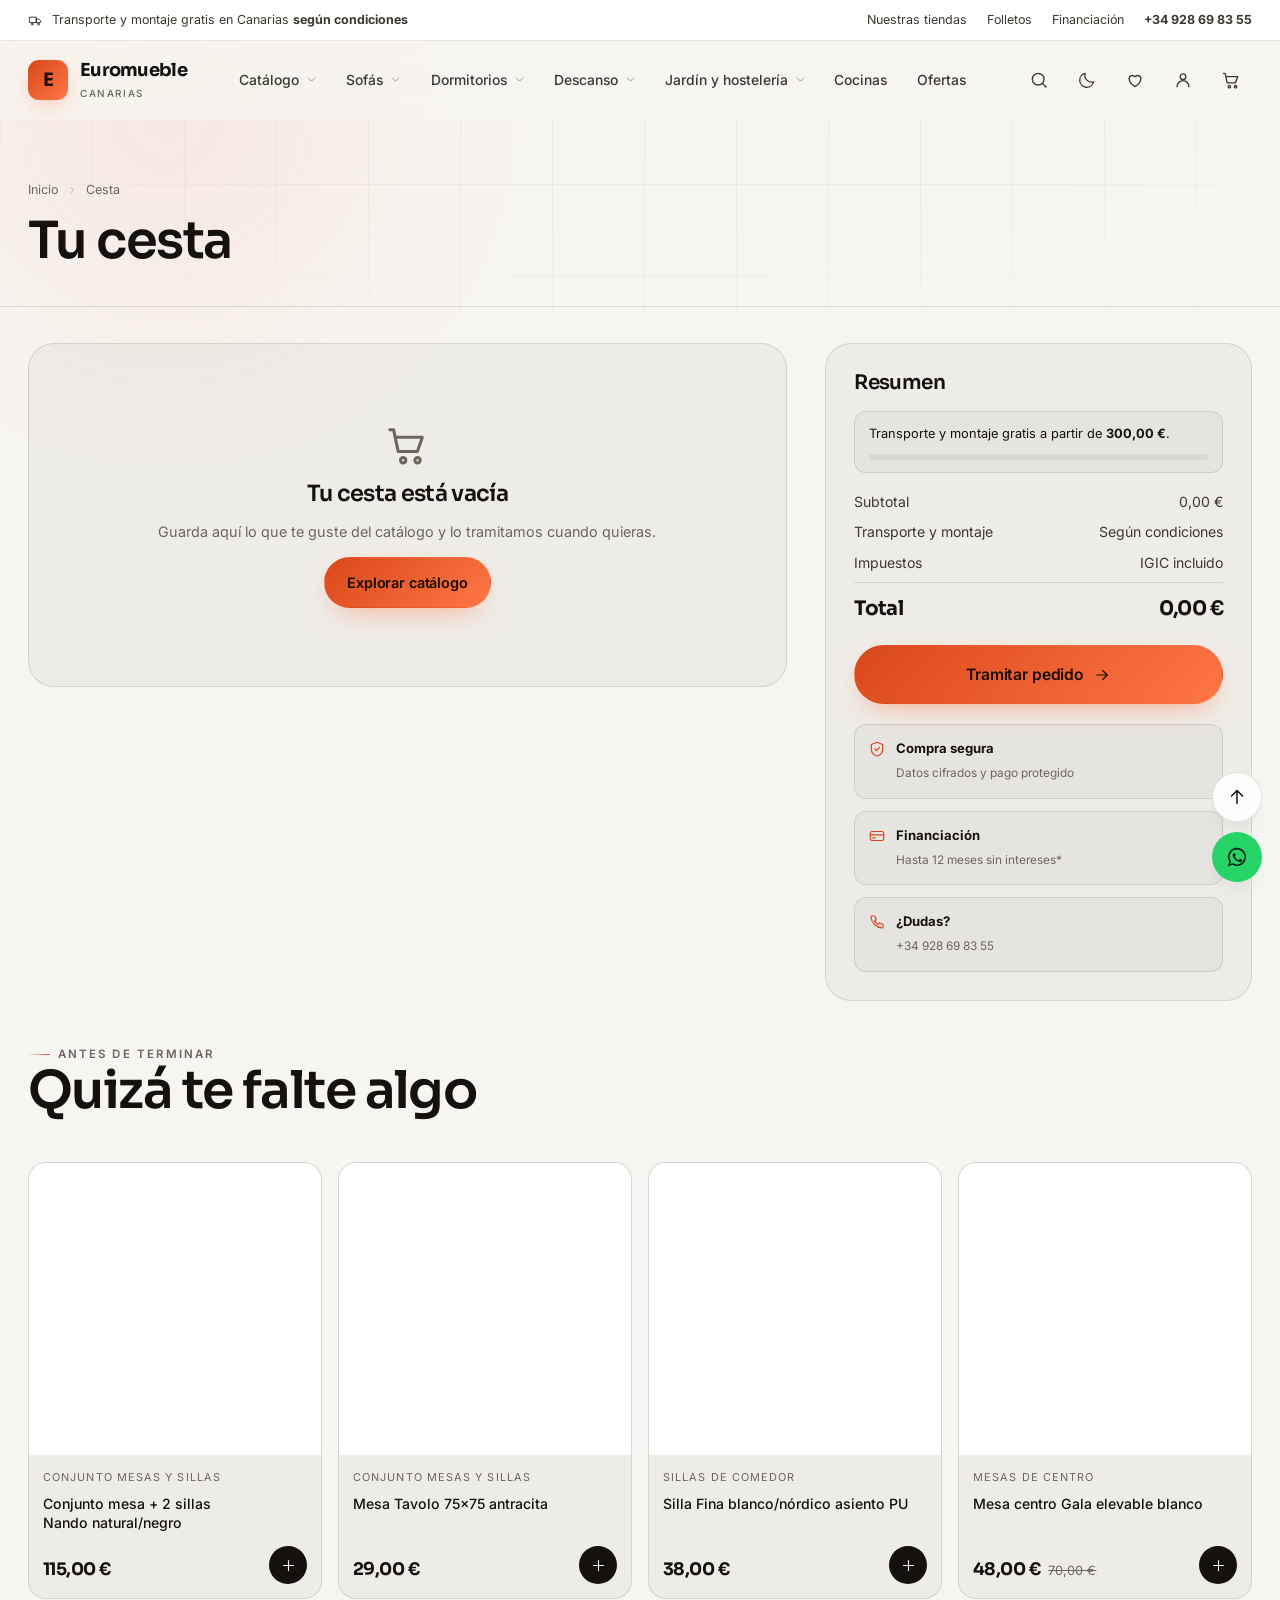
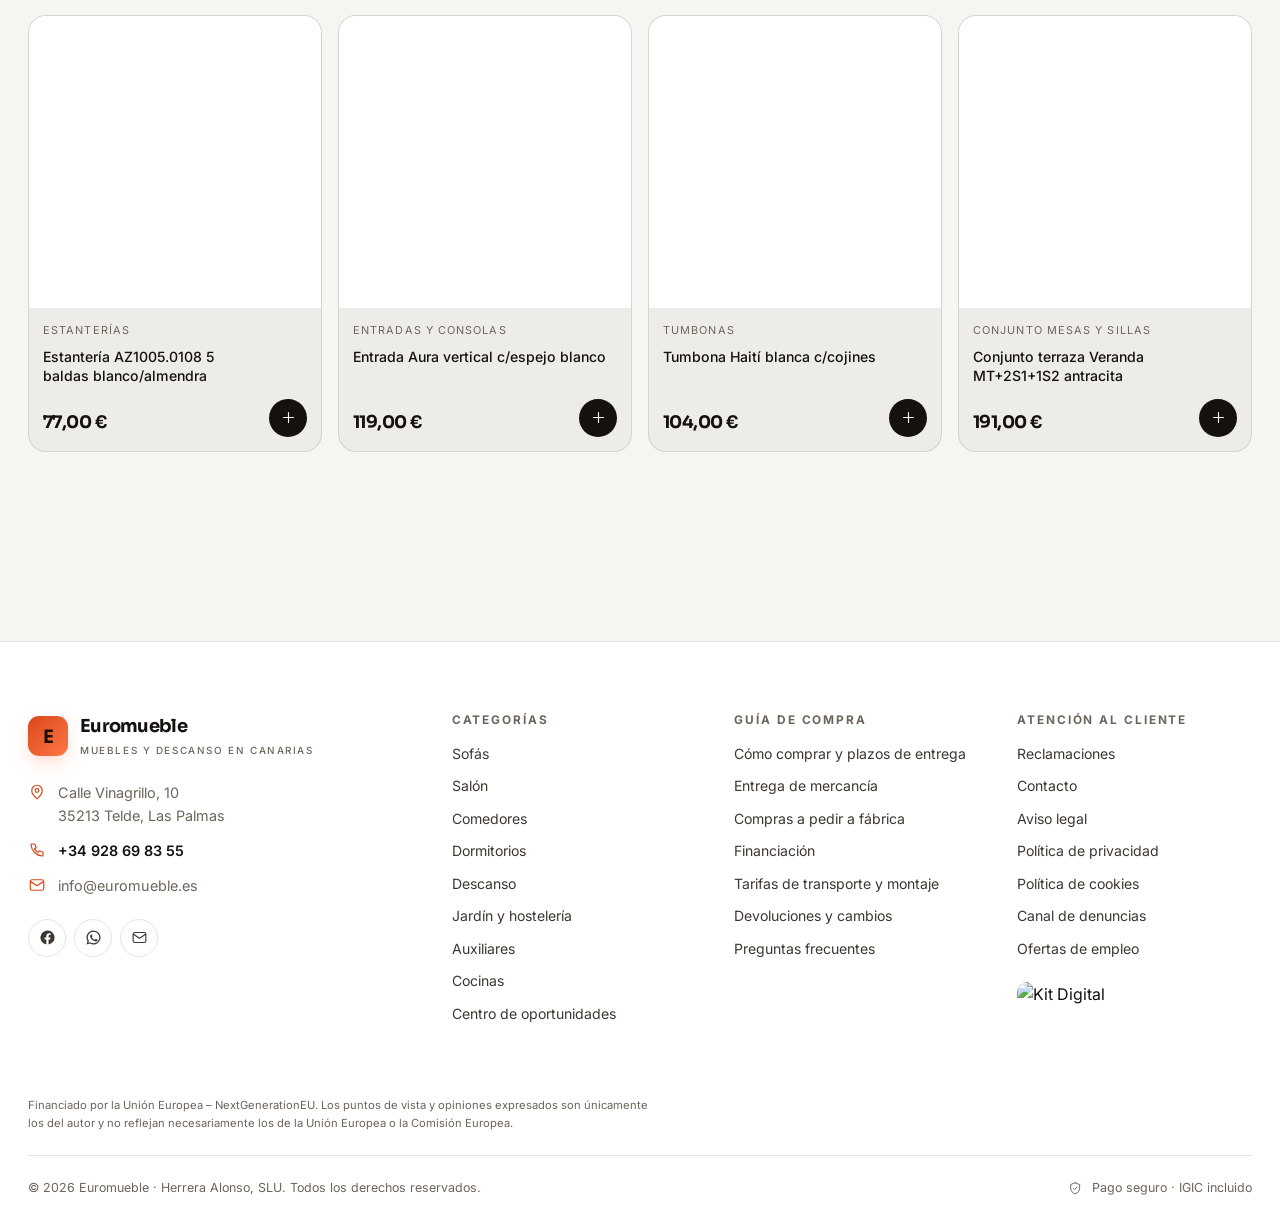
==== commit 377b0576: "Vista previa en un solo archivo y correcciones Añade tools/build-preview.js, que empaqueta las cinco" ====
--- a/carrito.html
+++ b/carrito.html
@@ -27,7 +27,7 @@
 
 <div data-layout="header"></div>
 
-<main id="main">
+<main id="main" data-page="carrito">
   <div class="pagehead">
     <div class="wrap">
       <nav class="crumbs" aria-label="Migas de pan">
--- a/assets/css/base.css
+++ b/assets/css/base.css
@@ -9,7 +9,8 @@
   --brand: #ff7645;
   --brand-soft: #ffb169;
   --brand-deep: #d9481c;
-  --cyan: #5fe3dc;
+  --cyan: #5fe3dc;        /* decorativo: fondos de etiqueta y puntos */
+  --ok: #5fe3dc;          /* estado "disponible" sobre texto */
   --violet: #9a7cf5;
 
   /* Superficies (tema oscuro por defecto) */
@@ -60,6 +61,7 @@
 }
 
 [data-theme='light'] {
+  --ok: #0b7d76;          /* legible sobre fondo claro */
   --bg: #f7f5f1;
   --bg-2: #ffffff;
   --panel: rgba(12, 10, 8, 0.035);
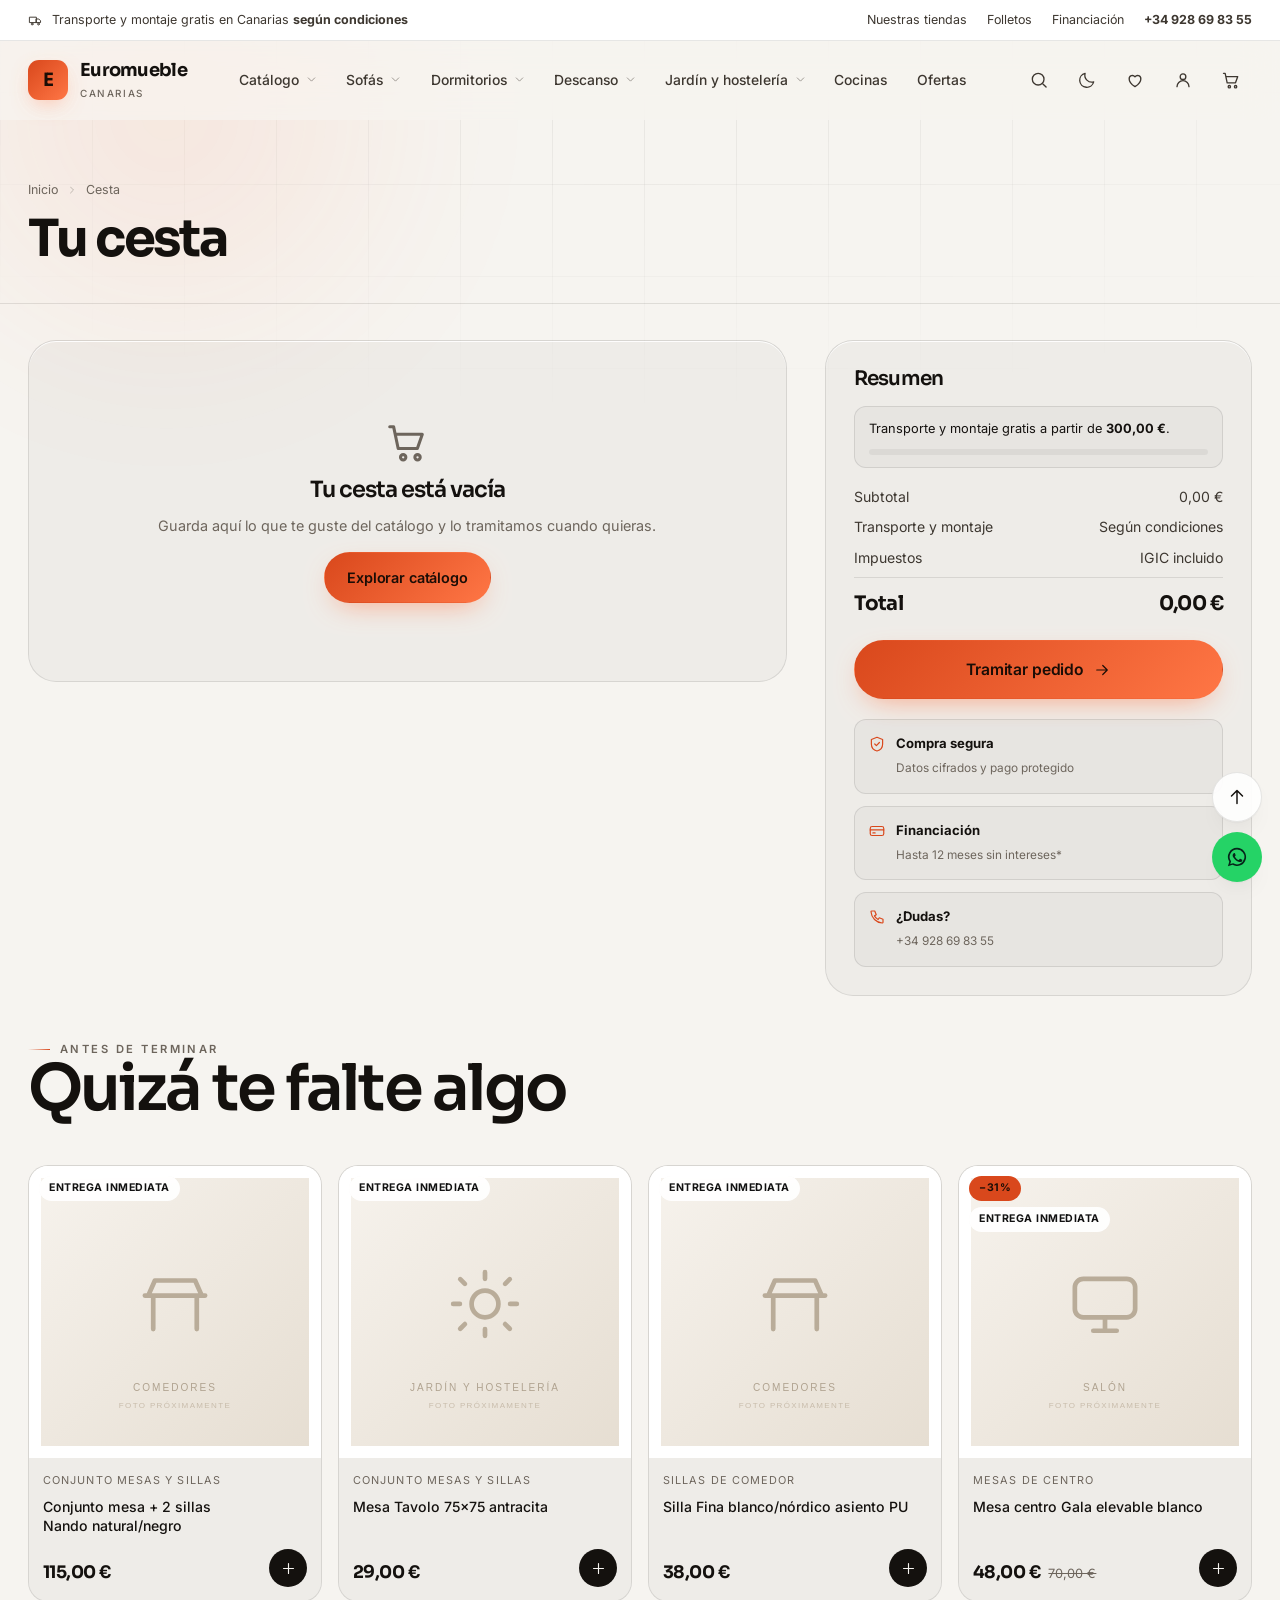
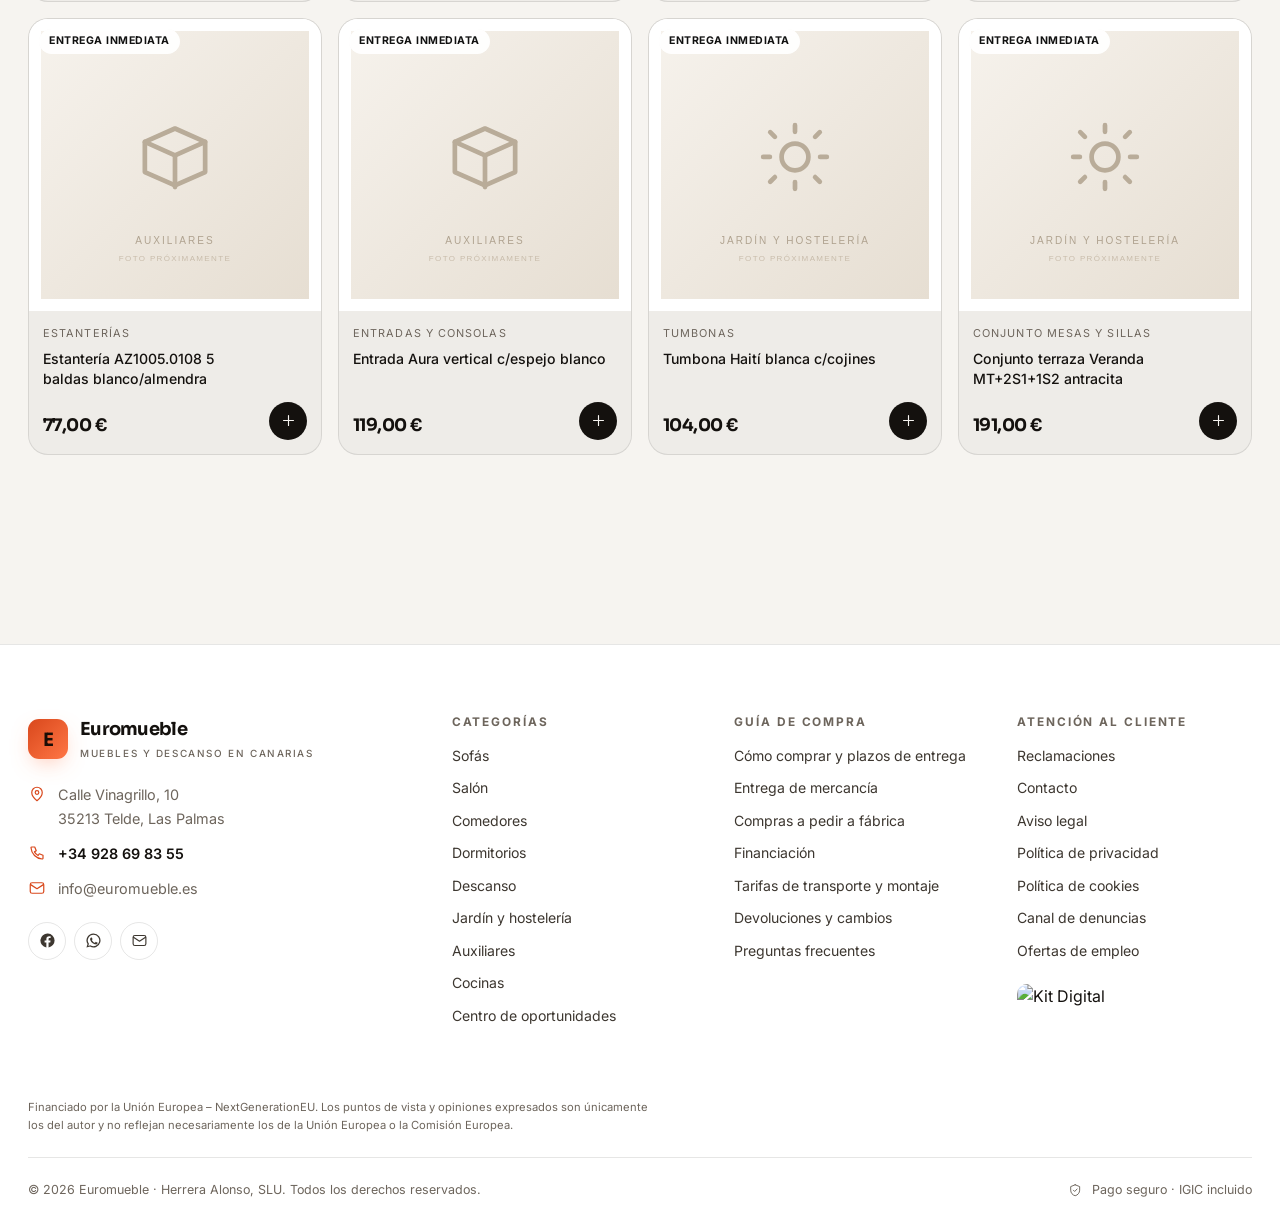
==== commit 5b719c15: "Sistema de movimiento y tratamiento tipográfico más editorial Añade assets/css/motion.css con transi" ====
--- a/carrito.html
+++ b/carrito.html
@@ -14,6 +14,7 @@
 <link href="https://fonts.googleapis.com/css2?family=Inter:wght@400;500;600;700&family=Sora:wght@400;600;700&display=swap" rel="stylesheet">
 <link rel="stylesheet" href="assets/css/base.css">
 <link rel="stylesheet" href="assets/css/app.css">
+<link rel="stylesheet" href="assets/css/motion.css">
 <script>try{document.documentElement.dataset.theme=localStorage.getItem('em.theme')||'dark'}catch(e){}</script>
 </head>
 
--- a/assets/css/base.css
+++ b/assets/css/base.css
@@ -14,32 +14,36 @@
   --violet: #9a7cf5;
 
   /* Superficies (tema oscuro por defecto) */
-  --bg: #08090b;
-  --bg-2: #0e1013;
-  --panel: rgba(255, 255, 255, 0.045);
-  --panel-2: rgba(255, 255, 255, 0.075);
-  --line: rgba(255, 255, 255, 0.10);
+  --bg: #060607;
+  --bg-2: #0c0d10;
+  --panel: rgba(255, 255, 255, 0.04);
+  --panel-2: rgba(255, 255, 255, 0.07);
+  --line: rgba(255, 255, 255, 0.09);
   --line-strong: rgba(255, 255, 255, 0.20);
   --plate: #f4f1ec;           /* fondo claro bajo las fotos de producto */
 
   /* Texto */
-  --ink: #f4f1ec;
+  --ink: #f6f3ee;
   --ink-2: #cbc5bd;
-  --muted: #918b83;
+  --muted: #8b857d;
   --on-brand: #1a0d06;
 
   /* Efectos */
   --glow: 0 0 0 1px rgba(255, 118, 69, 0.35), 0 12px 48px -12px rgba(255, 118, 69, 0.45);
-  --shadow: 0 24px 60px -24px rgba(0, 0, 0, 0.75);
-  --shadow-sm: 0 8px 24px -12px rgba(0, 0, 0, 0.6);
-  --blur: saturate(150%) blur(14px);
+  --shadow: 0 2px 6px -2px rgba(0, 0, 0, 0.5), 0 30px 70px -30px rgba(0, 0, 0, 0.85);
+  --shadow-sm: 0 1px 3px -1px rgba(0, 0, 0, 0.4), 0 12px 30px -16px rgba(0, 0, 0, 0.7);
+  --blur: saturate(180%) blur(18px);
+  /* Filo de luz superior: lo que separa una superficie plana de una con cuerpo */
+  --hl: inset 0 1px 0 rgba(255, 255, 255, 0.07);
+  --hl-strong: inset 0 1px 0 rgba(255, 255, 255, 0.13);
 
   /* Formas */
   --r-xs: 8px;
   --r-sm: 12px;
-  --r: 18px;
-  --r-lg: 26px;
-  --r-xl: 36px;
+  --r: 20px;
+  --r-lg: 28px;
+  --r-xl: 40px;
+  --r-2xl: 52px;
   --r-full: 999px;
 
   /* Ritmo */
@@ -62,11 +66,11 @@
 
 [data-theme='light'] {
   --ok: #0b7d76;          /* legible sobre fondo claro */
-  --bg: #f7f5f1;
+  --bg: #f6f4f0;
   --bg-2: #ffffff;
-  --panel: rgba(12, 10, 8, 0.035);
-  --panel-2: rgba(12, 10, 8, 0.06);
-  --line: rgba(12, 10, 8, 0.11);
+  --panel: rgba(12, 10, 8, 0.03);
+  --panel-2: rgba(12, 10, 8, 0.055);
+  --line: rgba(12, 10, 8, 0.10);
   --line-strong: rgba(12, 10, 8, 0.22);
   --plate: #ffffff;
   --ink: #14110e;
@@ -74,9 +78,11 @@
   --muted: #6d655c;
   --brand: #d9481c;
   --brand-soft: #ff7645;
-  --shadow: 0 24px 60px -28px rgba(20, 14, 8, 0.35);
-  --shadow-sm: 0 10px 24px -16px rgba(20, 14, 8, 0.35);
+  --shadow: 0 1px 2px rgba(20, 14, 8, 0.05), 0 30px 60px -34px rgba(20, 14, 8, 0.4);
+  --shadow-sm: 0 1px 2px rgba(20, 14, 8, 0.04), 0 12px 26px -18px rgba(20, 14, 8, 0.35);
   --glow: 0 0 0 1px rgba(217, 72, 28, 0.25), 0 12px 40px -16px rgba(217, 72, 28, 0.35);
+  --hl: inset 0 1px 0 rgba(255, 255, 255, 0.9);
+  --hl-strong: inset 0 1px 0 #fff;
   color-scheme: light;
 }
 
@@ -127,22 +133,25 @@
 h1, h2, h3, h4 {
   font-family: var(--display);
   font-weight: 600;
-  line-height: 1.05;
-  letter-spacing: -0.03em;
+  line-height: 0.98;
+  letter-spacing: -0.045em;
   text-wrap: balance;
 }
-h1 { font-size: clamp(2.5rem, 7vw, 5.25rem); }
-h2 { font-size: clamp(1.9rem, 4.4vw, 3.25rem); }
-h3 { font-size: clamp(1.15rem, 2vw, 1.5rem); }
+h1 { font-size: clamp(3rem, 8.5vw, 7rem); font-weight: 700; }
+h2 { font-size: clamp(2.1rem, 5.2vw, 4rem); }
+h3 { font-size: clamp(1.15rem, 2vw, 1.5rem); letter-spacing: -0.03em; line-height: 1.1; }
 p { text-wrap: pretty; }
+
+/* Contrapunto ligero dentro de un titular: peso bajo en cursiva */
+.thin { font-weight: 300; font-style: italic; letter-spacing: -0.03em; }
 
 .eyebrow {
   display: inline-flex;
   align-items: center;
-  gap: 8px;
-  font-size: 0.72rem;
-  font-weight: 600;
-  letter-spacing: 0.18em;
+  gap: 10px;
+  font-size: 0.7rem;
+  font-weight: 600;
+  letter-spacing: 0.22em;
   text-transform: uppercase;
   color: var(--muted);
 }
--- a/assets/css/app.css
+++ b/assets/css/app.css
@@ -420,106 +420,109 @@
 /* =========================================================================
    5. Hero
    ========================================================================= */
-.hero { position: relative; padding-block: clamp(40px, 7vw, 84px) var(--section); }
+.hero { position: relative; padding-block: clamp(48px, 8vw, 110px) clamp(40px, 6vw, 80px); }
 .hero__grid {
   display: grid;
-  grid-template-columns: 1.05fr 0.95fr;
-  gap: clamp(28px, 5vw, 64px);
+  grid-template-columns: 1.15fr 0.85fr;
+  gap: clamp(32px, 6vw, 80px);
   align-items: center;
 }
 @media (max-width: 980px) { .hero__grid { grid-template-columns: 1fr; } }
 
-.hero h1 { margin-block: 20px 22px; }
-.hero h1 em { font-style: normal; display: block; }
-.hero__cta { display: flex; gap: 12px; flex-wrap: wrap; margin-top: 30px; }
+.hero h1 { margin-block: 26px 26px; }
+.hero__cta { display: flex; gap: 12px; flex-wrap: wrap; margin-top: 34px; align-items: center; }
+
 .hero__stats {
   display: grid;
   grid-template-columns: repeat(3, auto);
-  gap: clamp(20px, 4vw, 48px);
-  margin-top: 44px;
-  padding-top: 28px;
+  gap: clamp(24px, 5vw, 56px);
+  margin-top: 52px;
+  padding-top: 30px;
   border-top: 1px solid var(--line);
   justify-content: start;
 }
 .hero__stat b {
   display: block;
   font-family: var(--display);
-  font-size: clamp(1.5rem, 3vw, 2.1rem);
+  font-size: clamp(1.7rem, 3.4vw, 2.6rem);
   font-weight: 700;
-  letter-spacing: -0.04em;
+  letter-spacing: -0.05em;
   line-height: 1;
-}
-.hero__stat span { font-size: 0.78rem; color: var(--muted); }
+  font-variant-numeric: tabular-nums;
+}
+.hero__stat span {
+  font-size: 0.74rem;
+  color: var(--muted);
+  letter-spacing: 0.06em;
+  display: block;
+  margin-top: 8px;
+}
 
 .hero__visual { position: relative; }
 .hero__frame {
   position: relative;
-  aspect-ratio: 4 / 4.4;
-  border-radius: var(--r-xl);
+  aspect-ratio: 4 / 4.6;
+  border-radius: var(--r-2xl);
   overflow: hidden;
   border: 1px solid var(--line);
   background:
     radial-gradient(120% 90% at 20% 10%, rgba(255, 118, 69, 0.22), transparent 60%),
     linear-gradient(160deg, var(--panel-2), var(--panel));
-  box-shadow: var(--shadow);
+  box-shadow: var(--shadow), var(--hl-strong);
 }
 .hero__frame img { width: 100%; height: 100%; object-fit: cover; }
 .hero__frame::after {
   content: '';
   position: absolute;
   inset: 0;
-  background: linear-gradient(to top, rgba(0, 0, 0, 0.55), transparent 45%);
+  background: linear-gradient(to top, rgba(0, 0, 0, 0.6), transparent 48%);
   pointer-events: none;
 }
+
+/* Paralaje del interior del marco atado al scroll */
+@supports (animation-timeline: view()) {
+  @media (prefers-reduced-motion: no-preference) {
+    .hero__frame img {
+      animation: parallax linear both;
+      animation-timeline: view();
+      animation-range: cover;
+    }
+  }
+}
+@keyframes parallax {
+  from { transform: translateY(-5%) scale(1.12); }
+  to { transform: translateY(5%) scale(1.12); }
+}
+
 .hero__badge {
   position: absolute;
   z-index: 2;
-  padding: 14px 18px;
+  padding: 16px 20px;
   border-radius: var(--r);
   border: 1px solid var(--line);
-  background: color-mix(in srgb, var(--bg-2) 82%, transparent);
+  background: color-mix(in srgb, var(--bg-2) 80%, transparent);
   backdrop-filter: var(--blur);
   -webkit-backdrop-filter: var(--blur);
-  box-shadow: var(--shadow-sm);
+  box-shadow: var(--shadow-sm), var(--hl);
   animation: float 7s var(--ease) infinite alternate;
 }
-.hero__badge--tl { top: 22px; left: -18px; }
-.hero__badge--br { bottom: 26px; right: -14px; animation-delay: -3s; }
-.hero__badge b { display: block; font-family: var(--display); font-size: 1.05rem; letter-spacing: -0.03em; }
+.hero__badge--tl { top: 26px; left: -22px; }
+.hero__badge--br { bottom: 30px; right: -18px; animation-delay: -3.5s; }
+.hero__badge b {
+  display: block;
+  font-family: var(--display);
+  font-size: 1.05rem;
+  letter-spacing: -0.035em;
+}
 .hero__badge span { font-size: 0.74rem; color: var(--muted); }
 @media (max-width: 560px) {
-  .hero__badge--tl { left: 10px; }
-  .hero__badge--br { right: 10px; }
+  .hero__badge--tl { left: 8px; }
+  .hero__badge--br { right: 8px; }
 }
 @keyframes float {
   from { transform: translateY(0); }
-  to { transform: translateY(-12px); }
-}
-
-/* Ticker */
-.ticker {
-  position: relative;
-  border-block: 1px solid var(--line);
-  background: var(--panel);
-  overflow: hidden;
-  padding-block: 14px;
-  mask-image: linear-gradient(90deg, transparent, #000 8%, #000 92%, transparent);
-}
-.ticker__track { display: flex; gap: 44px; width: max-content; animation: slide 34s linear infinite; }
-.ticker:hover .ticker__track { animation-play-state: paused; }
-.ticker__item {
-  display: flex;
-  align-items: center;
-  gap: 10px;
-  font-size: 0.82rem;
-  font-weight: 600;
-  letter-spacing: 0.06em;
-  text-transform: uppercase;
-  color: var(--ink-2);
-  white-space: nowrap;
-}
-.ticker__item svg { width: 16px; height: 16px; color: var(--brand); }
-@keyframes slide { to { transform: translateX(-50%); } }
+  to { transform: translateY(-14px); }
+}
 
 /* =========================================================================
    6. Bento de categorías
@@ -537,23 +540,23 @@
   display: flex;
   flex-direction: column;
   justify-content: flex-end;
-  min-height: 180px;
-  padding: 22px;
+  min-height: 190px;
+  padding: 24px;
   border-radius: var(--r-lg);
   border: 1px solid var(--line);
   background: var(--panel);
+  box-shadow: var(--hl);
   overflow: hidden;
   isolation: isolate;
   transition: transform var(--mid), border-color var(--mid), box-shadow var(--mid);
 }
-.tile:hover { transform: translateY(-4px); border-color: var(--line-strong); box-shadow: var(--shadow-sm); }
+.tile:hover { border-color: var(--line-strong); box-shadow: var(--shadow-sm), var(--hl-strong); }
 .tile::before {
   content: '';
   position: absolute;
-  inset: auto -30% -60% auto;
-  width: 260px; height: 260px;
-  border-radius: 50%;
-  background: radial-gradient(circle, rgba(255, 118, 69, 0.28), transparent 70%);
+  inset: 0;
+  background: radial-gradient(420px circle at var(--mx, 50%) var(--my, 50%),
+              rgba(255, 118, 69, 0.22), transparent 62%);
   opacity: 0;
   transition: opacity var(--mid);
   z-index: -1;
@@ -643,10 +646,12 @@
   border-radius: var(--r);
   border: 1px solid var(--line);
   background: var(--panel);
-  overflow: hidden;
+  box-shadow: var(--hl);
+  overflow: hidden;
+  isolation: isolate;
   transition: transform var(--mid), border-color var(--mid), box-shadow var(--mid);
 }
-.pcard:hover { transform: translateY(-5px); border-color: var(--line-strong); box-shadow: var(--shadow-sm); }
+.pcard:hover { transform: translateY(-6px); border-color: var(--line-strong); box-shadow: var(--shadow-sm), var(--hl-strong); }
 .pcard__media {
   position: relative;
   display: block;
@@ -756,9 +761,9 @@
   display: flex;
   flex-direction: column;
   justify-content: flex-end;
-  min-height: 340px;
-  padding: clamp(22px, 3vw, 38px);
-  border-radius: var(--r-lg);
+  min-height: 360px;
+  padding: clamp(24px, 3.4vw, 44px);
+  border-radius: var(--r-xl);
   overflow: hidden;
   border: 1px solid var(--line);
   isolation: isolate;
@@ -787,7 +792,7 @@
 
 .banner {
   display: block;
-  border-radius: var(--r-lg);
+  border-radius: var(--r-xl);
   overflow: hidden;
   border: 1px solid var(--line);
   background: var(--panel);
@@ -806,7 +811,9 @@
   overflow: hidden;
 }
 .service {
-  padding: clamp(22px, 3vw, 34px);
+  position: relative;
+  isolation: isolate;
+  padding: clamp(24px, 3vw, 36px);
   background: var(--bg);
   transition: background var(--mid);
 }
@@ -830,8 +837,9 @@
   display: grid;
   grid-template-columns: 1.1fr 1fr;
   gap: 0;
-  border-radius: var(--r-lg);
-  border: 1px solid var(--line);
+  border-radius: var(--r-xl);
+  border: 1px solid var(--line);
+  box-shadow: var(--hl);
   overflow: hidden;
   background: var(--panel);
 }
@@ -848,7 +856,8 @@
 /* Newsletter */
 .news {
   position: relative;
-  border-radius: var(--r-xl);
+  border-radius: var(--r-2xl);
+  box-shadow: var(--hl);
   border: 1px solid var(--line);
   padding: clamp(30px, 6vw, 66px);
   overflow: hidden;
@@ -1220,7 +1229,7 @@
 .gallery__main {
   position: relative;
   aspect-ratio: 1;
-  border-radius: var(--r-lg);
+  border-radius: var(--r-xl);
   border: 1px solid var(--line);
   background: var(--plate);
   overflow: hidden;
@@ -1306,6 +1315,7 @@
   border-radius: var(--r-lg);
   border: 1px solid var(--line);
   background: var(--panel);
+  box-shadow: var(--hl);
   padding: clamp(18px, 3vw, 28px);
 }
 .panel--sticky { position: sticky; top: 96px; }
@@ -1322,9 +1332,12 @@
    ========================================================================= */
 .stores { display: grid; grid-template-columns: repeat(auto-fit, minmax(300px, 1fr)); gap: 16px; }
 .store {
+  position: relative;
+  isolation: isolate;
   border-radius: var(--r-lg);
   border: 1px solid var(--line);
   background: var(--panel);
+  box-shadow: var(--hl);
   padding: clamp(20px, 3vw, 30px);
   display: grid;
   gap: 16px;
--- a/assets/css/motion.css
+++ b/assets/css/motion.css
@@ -0,0 +1,256 @@
+/* =========================================================================
+   Euromueble · Movimiento
+   Transiciones de vista, animaciones ligadas al scroll, foco que sigue al
+   cursor e inclinación 3D. Todo es mejora progresiva: si el navegador no
+   lo soporta, la página se ve igual pero quieta.
+   ========================================================================= */
+
+/* =========================================================================
+   1. Transición entre páginas
+   En la web multipágina la resuelve el navegador; en la vista previa de una
+   sola página la dispara el router con document.startViewTransition().
+   ========================================================================= */
+@view-transition { navigation: auto; }
+
+::view-transition-old(root) {
+  animation: vt-out 0.22s cubic-bezier(0.4, 0, 1, 1) both;
+}
+::view-transition-new(root) {
+  animation: vt-in 0.42s cubic-bezier(0.16, 1, 0.3, 1) both;
+}
+@keyframes vt-out { to { opacity: 0; transform: translateY(-8px); } }
+@keyframes vt-in { from { opacity: 0; transform: translateY(14px); } }
+
+/* La cabecera y el pie no deben desvanecerse en cada salto */
+.header, .topbar, .footer, .fab, .drawer { view-transition-name: none; }
+
+/* =========================================================================
+   2. Barra de progreso de lectura
+   ========================================================================= */
+.header::after {
+  content: '';
+  position: absolute;
+  left: 0;
+  bottom: -1px;
+  width: 100%;
+  height: 2px;
+  transform: scaleX(0);
+  transform-origin: 0 50%;
+  background: linear-gradient(90deg, var(--brand), var(--brand-soft) 55%, var(--violet));
+  opacity: 0;
+  transition: opacity var(--mid);
+}
+.header.is-stuck::after { opacity: 1; }
+
+@supports (animation-timeline: scroll()) {
+  @media (prefers-reduced-motion: no-preference) {
+    .header::after {
+      animation: progress linear both;
+      animation-timeline: scroll(root block);
+    }
+  }
+}
+@keyframes progress { to { transform: scaleX(1); } }
+
+/* =========================================================================
+   3. Revelado ligado al scroll
+   Sustituye al observador de JavaScript donde el navegador lo soporta:
+   el avance va atado a la posición real, no a un disparo único.
+   ========================================================================= */
+@supports (animation-timeline: view()) {
+  @media (prefers-reduced-motion: no-preference) {
+    [data-reveal] {
+      animation: reveal both;
+      animation-timeline: view();
+      animation-range: entry 0% cover 26%;
+      transition: none;
+    }
+  }
+}
+@keyframes reveal {
+  from { opacity: 0; transform: translateY(38px); }
+  to { opacity: 1; transform: none; }
+}
+
+/* Las tarjetas de una rejilla entran escalonadas */
+@supports (animation-timeline: view()) {
+  @media (prefers-reduced-motion: no-preference) {
+    .pgrid > *, .bento > *, .services > *, .stores > * {
+      animation: reveal both;
+      animation-timeline: view();
+      animation-range: entry 0% cover 20%;
+    }
+  }
+}
+
+/* =========================================================================
+   4. Titular partido en palabras
+   ========================================================================= */
+.split-word {
+  display: inline-block;
+  animation: wordIn 0.9s cubic-bezier(0.16, 1, 0.3, 1) both;
+  animation-delay: calc(var(--i) * 70ms + 120ms);
+}
+@keyframes wordIn {
+  from { opacity: 0; transform: translateY(0.42em) rotate(2deg); filter: blur(6px); }
+  to { opacity: 1; transform: none; filter: none; }
+}
+/* El recuadro que contiene cada palabra evita que el desenfoque se recorte */
+.split-line { display: block; overflow: visible; }
+
+/* Entrada del resto del bloque, encadenada con el titular */
+.fade-up {
+  animation: reveal 0.8s cubic-bezier(0.16, 1, 0.3, 1) both;
+  animation-delay: var(--delay, 0ms);
+}
+
+/* =========================================================================
+   5. Foco que sigue al cursor
+   --mx / --my las actualiza ui.js sobre el elemento apuntado.
+   ========================================================================= */
+.pcard::after,
+.service::after,
+.store::after {
+  content: '';
+  position: absolute;
+  inset: 0;
+  z-index: 4;
+  border-radius: inherit;
+  pointer-events: none;
+  background: radial-gradient(340px circle at var(--mx, 50%) var(--my, 50%),
+              rgba(255, 118, 69, 0.10), transparent 62%);
+  opacity: 0;
+  transition: opacity var(--mid);
+}
+.pcard:hover::after,
+.service:hover::after,
+.store:hover::after { opacity: 1; }
+
+/* =========================================================================
+   6. Inclinación 3D en las piezas grandes del bento
+   ========================================================================= */
+@media (hover: hover) and (prefers-reduced-motion: no-preference) {
+  .tile {
+    transform:
+      perspective(1100px)
+      rotateX(var(--rx, 0deg))
+      rotateY(var(--ry, 0deg))
+      translateY(var(--ty, 0px));
+    transform-style: preserve-3d;
+    will-change: transform;
+  }
+  .tile:hover { --ty: -6px; }
+  .tile h3, .tile p, .tile__icon, .tile__go { transform: translateZ(28px); }
+}
+
+/* =========================================================================
+   7. Anillo animado en la llamada principal
+   ========================================================================= */
+@property --ring {
+  syntax: '<angle>';
+  initial-value: 0deg;
+  inherits: false;
+}
+.btn--ring { position: relative; z-index: 0; }
+.btn--ring::before {
+  content: '';
+  position: absolute;
+  inset: -2px;
+  z-index: -1;
+  border-radius: inherit;
+  background: conic-gradient(from var(--ring),
+              var(--brand), var(--violet), var(--cyan), var(--brand));
+  opacity: 0;
+  transition: opacity var(--mid);
+}
+@media (prefers-reduced-motion: no-preference) {
+  .btn--ring:hover::before {
+    opacity: 1;
+    animation: spin 2.6s linear infinite;
+  }
+}
+@keyframes spin { to { --ring: 360deg; } }
+
+/* =========================================================================
+   8. Cinta cinética
+   ========================================================================= */
+.kinetic {
+  position: relative;
+  border-block: 1px solid var(--line);
+  background: var(--panel);
+  overflow: hidden;
+  padding-block: 20px;
+  display: grid;
+  gap: 10px;
+  mask-image: linear-gradient(90deg, transparent, #000 6%, #000 94%, transparent);
+}
+.kinetic__row {
+  display: flex;
+  gap: 40px;
+  width: max-content;
+  align-items: center;
+  animation: slide 42s linear infinite;
+}
+.kinetic__row--back { animation-direction: reverse; animation-duration: 54s; }
+.kinetic:hover .kinetic__row { animation-play-state: paused; }
+
+.kinetic__item {
+  display: flex;
+  align-items: center;
+  gap: 12px;
+  font-family: var(--display);
+  font-size: clamp(1.1rem, 2.2vw, 1.9rem);
+  font-weight: 600;
+  letter-spacing: -0.035em;
+  color: var(--ink);
+  white-space: nowrap;
+}
+.kinetic__item svg { width: 0.85em; height: 0.85em; color: var(--brand); }
+.kinetic__row--back .kinetic__item {
+  font-size: clamp(0.78rem, 1.1vw, 0.94rem);
+  font-weight: 500;
+  letter-spacing: 0.16em;
+  text-transform: uppercase;
+  color: var(--muted);
+  font-family: var(--font);
+}
+.kinetic__row--back .kinetic__item:hover { color: var(--brand); }
+.kinetic__sep { color: var(--brand); opacity: 0.55; font-size: 0.7em; }
+
+@keyframes slide { to { transform: translateX(-50%); } }
+
+/* =========================================================================
+   9. Detalles
+   ========================================================================= */
+/* Las imágenes de producto entran cuando terminan de cargar */
+.pcard__media img,
+.gallery__main img { animation: imgIn 0.6s var(--ease) both; }
+@keyframes imgIn { from { opacity: 0; transform: scale(1.03); } }
+
+/* Indicador de scroll del hero */
+.scrollcue {
+  display: inline-flex;
+  align-items: center;
+  gap: 10px;
+  font-size: 0.72rem;
+  letter-spacing: 0.2em;
+  text-transform: uppercase;
+  color: var(--muted);
+}
+.scrollcue__line {
+  width: 46px;
+  height: 1px;
+  background: linear-gradient(90deg, var(--brand), transparent);
+  transform-origin: 0 50%;
+  animation: cue 2.6s var(--ease) infinite;
+}
+@keyframes cue {
+  0%, 100% { transform: scaleX(0.35); opacity: 0.4; }
+  50% { transform: scaleX(1); opacity: 1; }
+}
+
+@media (prefers-reduced-motion: reduce) {
+  .split-word, .fade-up, .pcard__media img, .gallery__main img { animation: none; }
+  .kinetic__row { animation: none; }
+  ::view-transition-old(root), ::view-transition-new(root) { animation: none; }
+}
